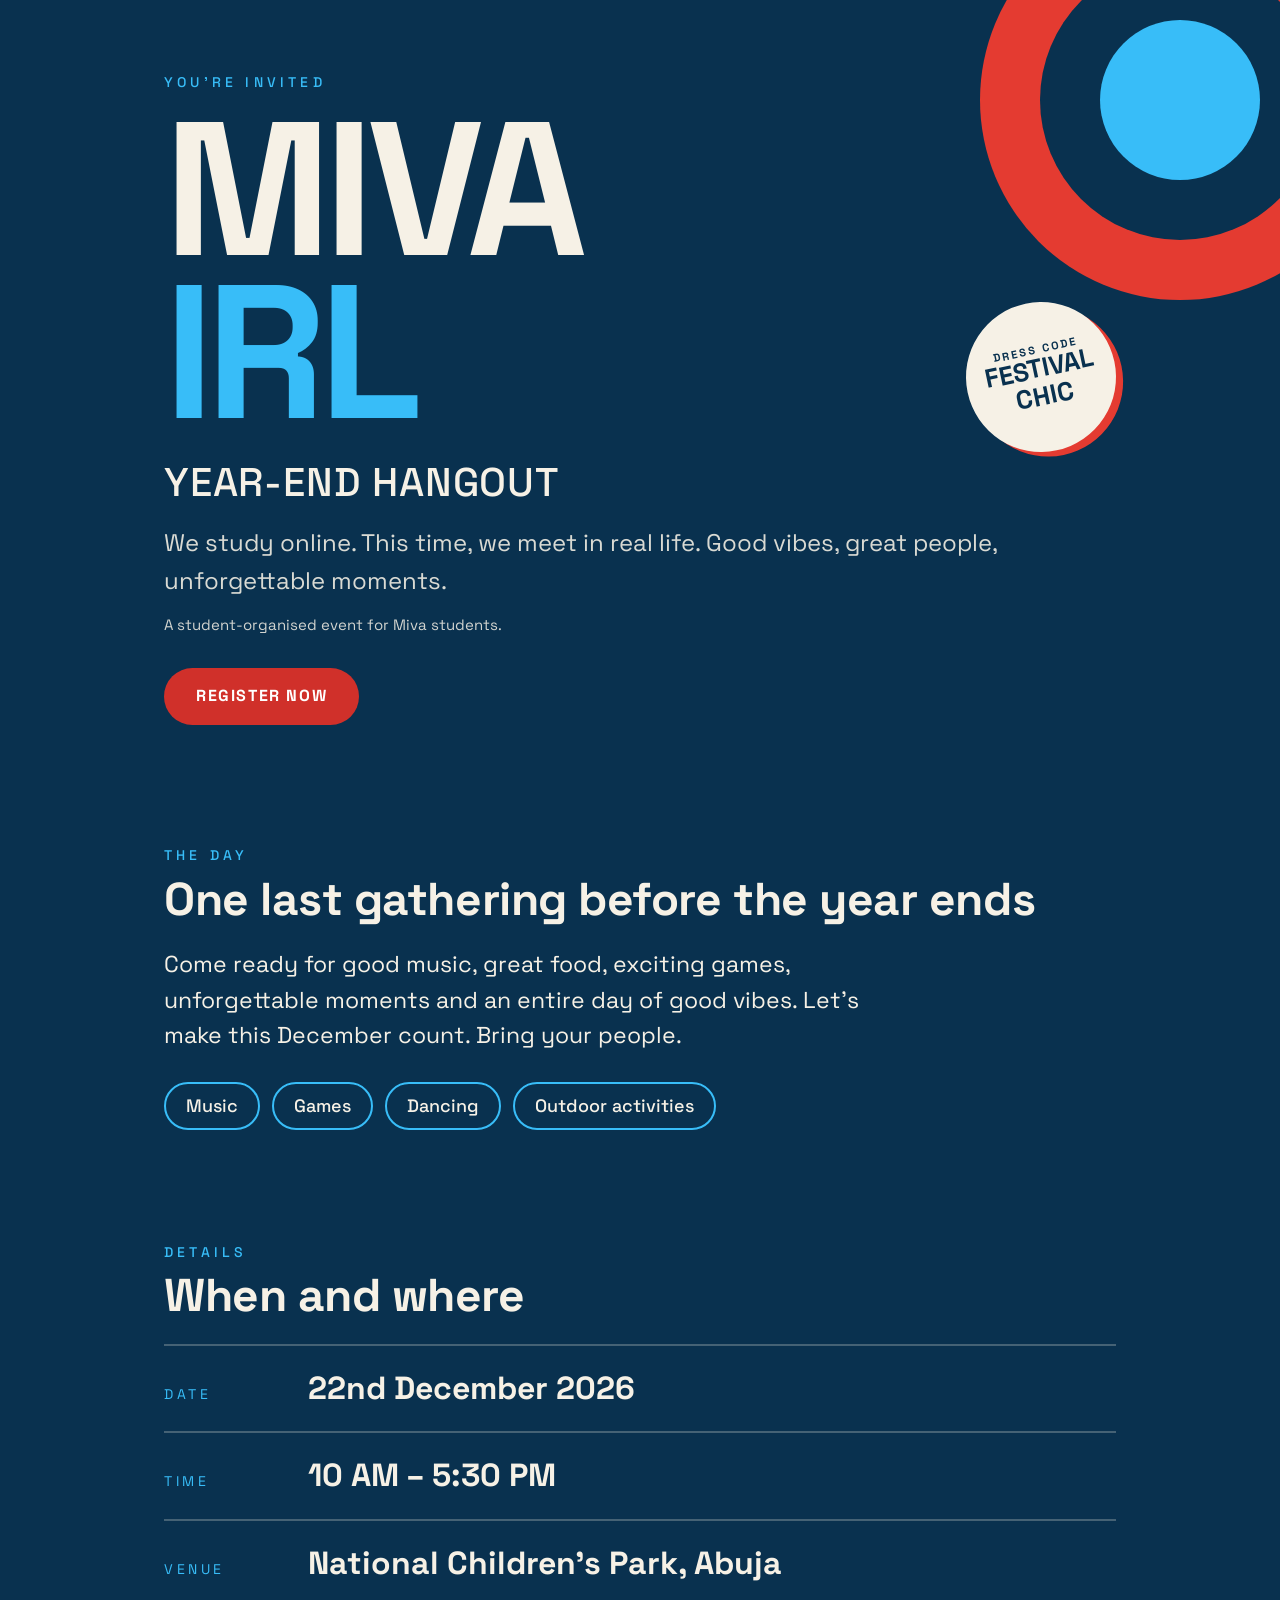
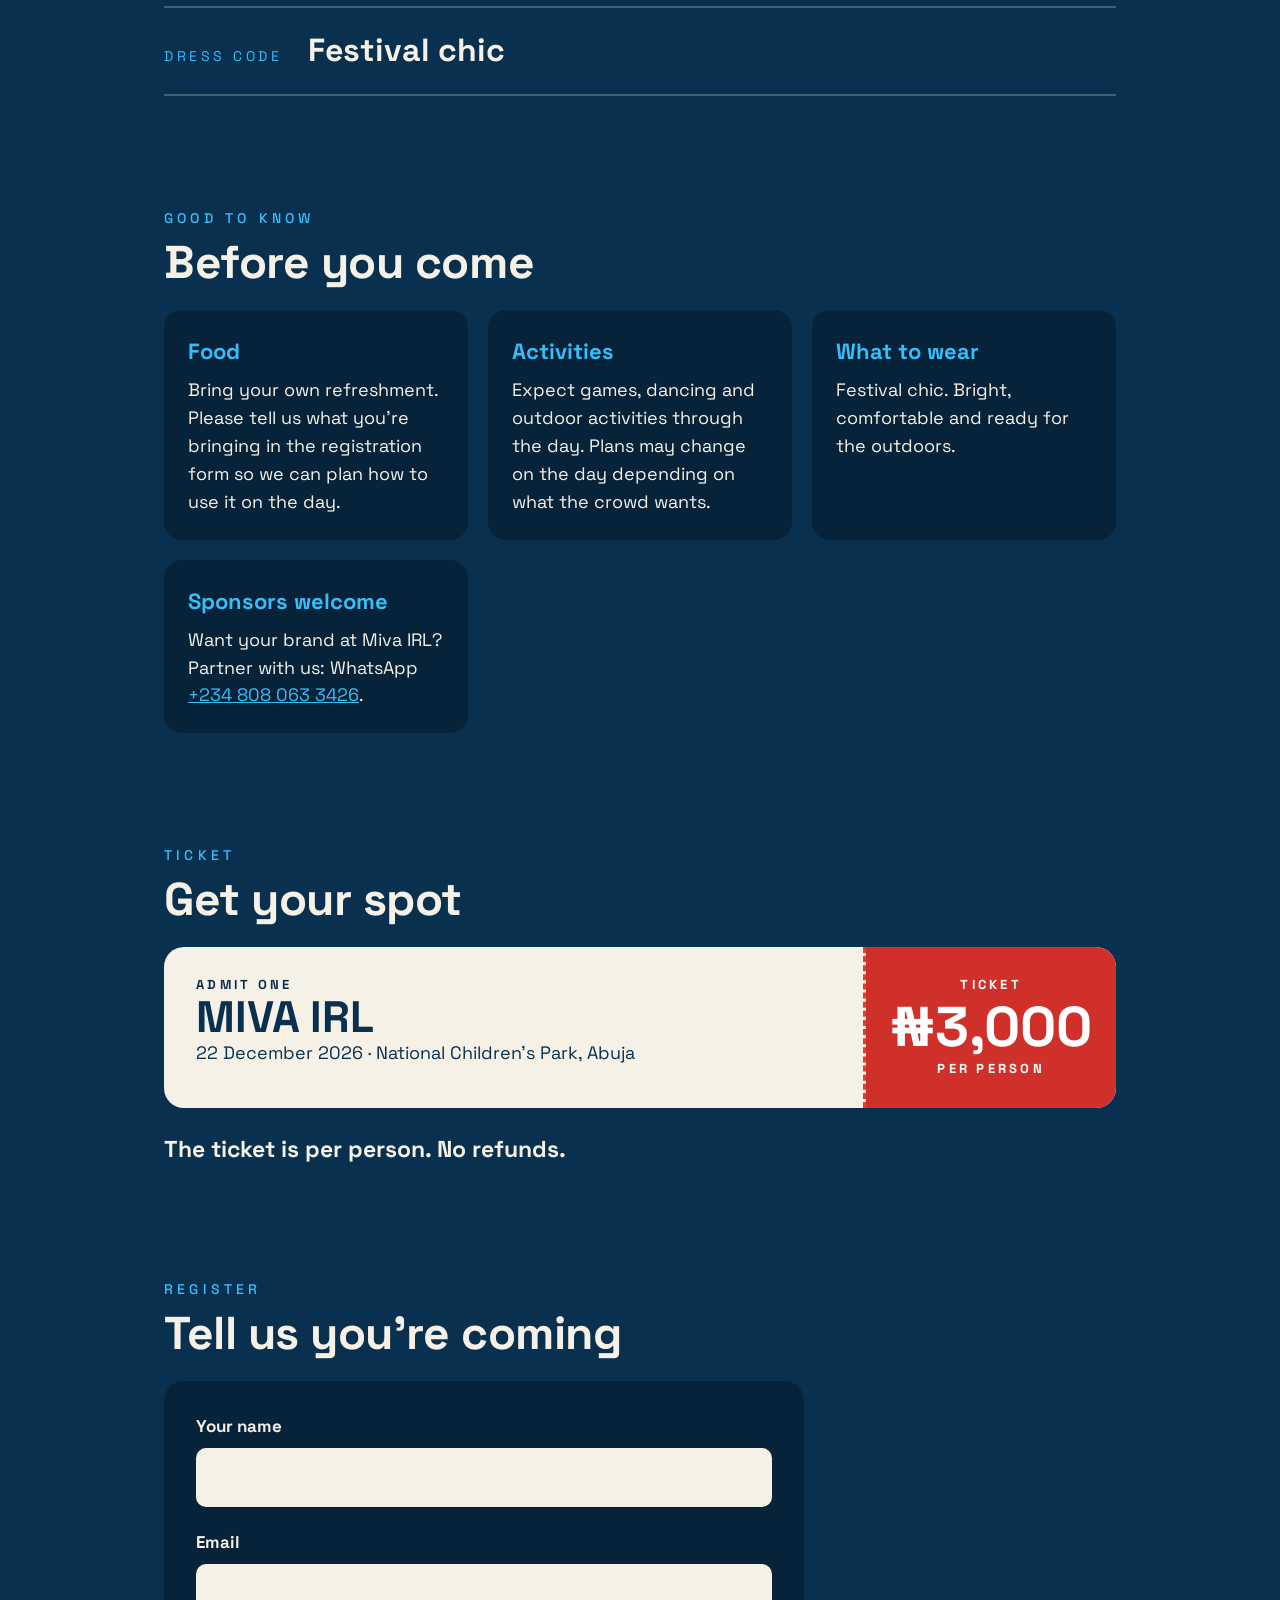
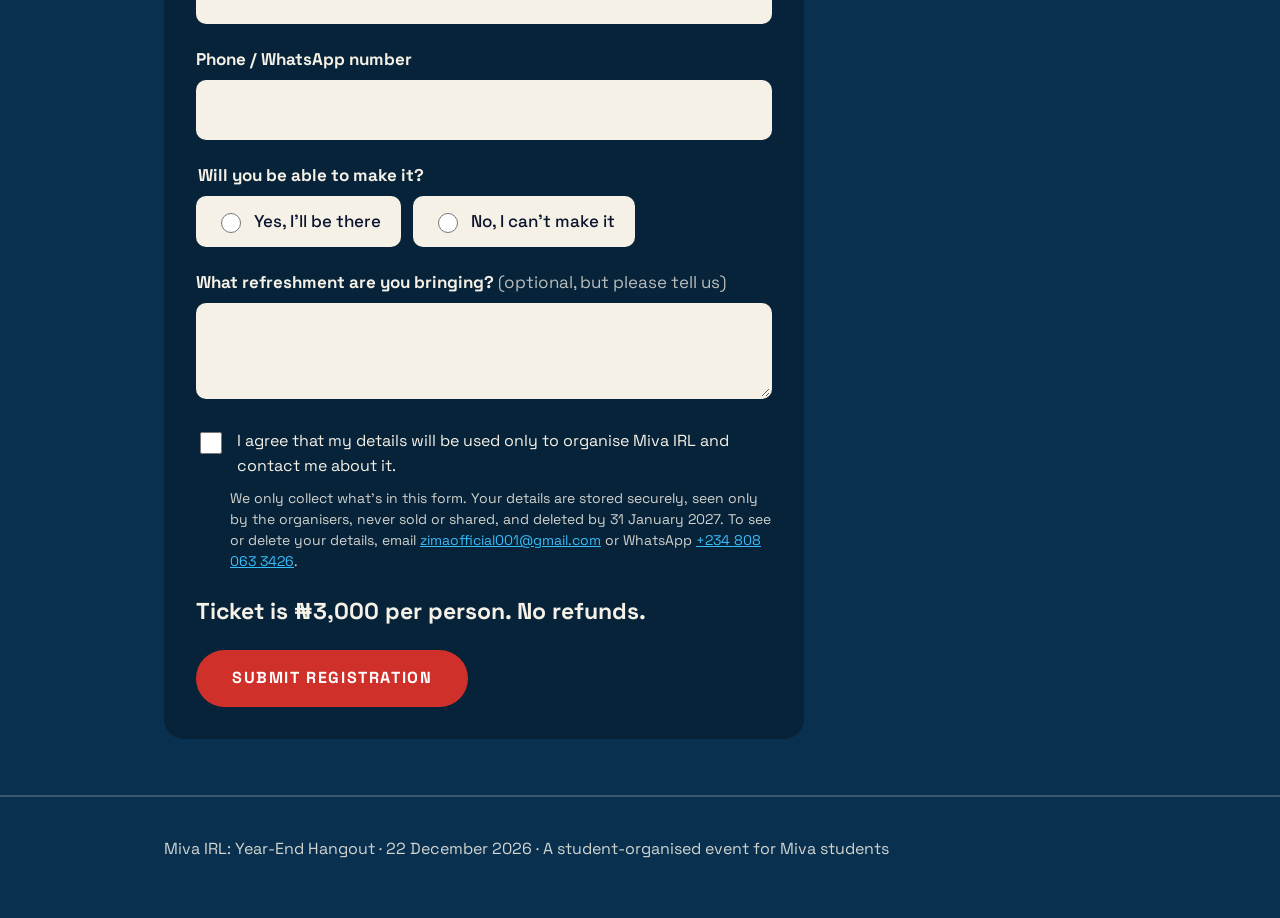
==== site/index.html @ 3d0b32f6 "Site: add a "Sponsors welcome" card with the WhatsApp contact Co-Authored-By: Claude Opus 5.5 <norep" ====
<!DOCTYPE html>
<html lang="en">
<head>
<meta charset="utf-8">
<meta name="viewport" content="width=device-width, initial-scale=1">
<title>Miva IRL: Year-End Hangout</title>
<meta name="theme-color" content="#09314F">
<meta name="description" content="Miva IRL: Year-End Hangout, 22 December 2026 at National Children's Park, Abuja. A student-organised event for Miva students.">
<link rel="preconnect" href="https://fonts.googleapis.com">
<link rel="preconnect" href="https://fonts.gstatic.com" crossorigin>
<link href="https://fonts.googleapis.com/css2?family=Space+Grotesk:wght@400;500;700&display=swap" rel="stylesheet">
<link rel="stylesheet" href="styles.css">
<script src="config.js" defer></script>
<script src="vendor/qrcode.js" defer></script>
<script src="app.js" defer></script>
</head>
<body>
<a class="skip" href="#register">Skip to registration</a>

<header class="hero">
<div class="ring r1" aria-hidden="true"></div>
<div class="ring r2" aria-hidden="true"></div>
<div class="ring r3" aria-hidden="true"></div>
<div class="wrap">
<p class="eyebrow">You're invited</p>
<h1>Miva <span>IRL</span></h1>
<p class="sub">Year-End Hangout</p>
<p class="tag">We study online. This time, we meet in real life. Good vibes, great people, unforgettable moments.</p>
<p class="organised">A student-organised event for Miva students.</p>
<a class="cta" href="#register">Register now</a>
<div class="badge" aria-hidden="true"><small>Dress code</small><b>Festival</b><b>Chic</b></div>
</div>
</header>

<main id="main">
<section class="reveal" aria-labelledby="about">
<div class="wrap">
<p class="eyebrow">The day</p>
<h2 id="about">One last gathering before the year ends</h2>
<p class="lead">Come ready for good music, great food, exciting games, unforgettable moments and an entire day of good vibes. Let's make this December count. Bring your people.</p>
<ul class="chips" aria-label="What to expect">
<li>Music</li><li>Games</li><li>Dancing</li><li>Outdoor activities</li>
</ul>
</div>
</section>

<section class="reveal" aria-labelledby="details">
<div class="wrap">
<p class="eyebrow">Details</p>
<h2 id="details">When and where</h2>
<dl class="facts">
<div><dt>Date</dt><dd>22nd December 2026</dd></div>
<div><dt>Time</dt><dd>10 AM &ndash; 5:30 PM</dd></div>
<div><dt>Venue</dt><dd>National Children's Park, Abuja</dd></div>
<div><dt>Dress code</dt><dd>Festival chic</dd></div>
</dl>
</div>
</section>

<section class="reveal" aria-labelledby="know">
<div class="wrap">
<p class="eyebrow">Good to know</p>
<h2 id="know">Before you come</h2>
<div class="cards">
<div class="card"><h3>Food</h3><p>Bring your own refreshment. Please tell us what you're bringing in the registration form so we can plan how to use it on the day.</p></div>
<div class="card"><h3>Activities</h3><p>Expect games, dancing and outdoor activities through the day. Plans may change on the day depending on what the crowd wants.</p></div>
<div class="card"><h3>What to wear</h3><p>Festival chic. Bright, comfortable and ready for the outdoors.</p></div>
<div class="card"><h3>Sponsors welcome</h3><p>Want your brand at Miva IRL? Partner with us: WhatsApp <a href="https://wa.me/2348080633426" rel="noopener noreferrer" target="_blank">+234 808 063 3426</a>.</p></div>
</div>
</div>
</section>

<section class="reveal" aria-labelledby="ticket">
<div class="wrap">
<p class="eyebrow">Ticket</p>
<h2 id="ticket">Get your spot</h2>
<div class="ticket">
<div class="main">
<p class="k">Admit one</p>
<p class="big">Miva IRL</p>
<p>22 December 2026 &middot; National Children's Park, Abuja</p>
</div>
<div class="stub">
<span class="k">Ticket</span>
<span class="price">&#8358;3,000</span>
<span class="k">Per person</span>
</div>
</div>
<p class="notice">The ticket is per person. No refunds.</p>
</div>
</section>

<section id="register" aria-labelledby="reg">
<div class="wrap">
<p class="eyebrow">Register</p>
<h2 id="reg">Tell us you're coming</h2>
<form id="rsvp" novalidate>
<div class="field">
<label for="name">Your name</label>
<input id="name" name="name" type="text" autocomplete="name" required minlength="2" maxlength="80" aria-describedby="name-err">
<p class="err" id="name-err"></p>
</div>
<div class="field">
<label for="email">Email</label>
<input id="email" name="email" type="email" autocomplete="email" required maxlength="120" aria-describedby="email-err">
<p class="err" id="email-err"></p>
</div>
<div class="field">
<label for="phone">Phone / WhatsApp number</label>
<input id="phone" name="phone" type="tel" autocomplete="tel" inputmode="tel" required maxlength="20" aria-describedby="phone-err">
<p class="err" id="phone-err"></p>
</div>
<fieldset aria-describedby="attend-err">
<legend>Will you be able to make it?</legend>
<div class="radios">
<label><input type="radio" name="attend" value="yes"> Yes, I'll be there</label>
<label><input type="radio" name="attend" value="no"> No, I can't make it</label>
</div>
<p class="err" id="attend-err"></p>
</fieldset>
<div class="field">
<label for="bring">What refreshment are you bringing? <span class="opt">(optional, but please tell us)</span></label>
<textarea id="bring" name="bring" maxlength="300" aria-describedby="bring-err"></textarea>
<p class="err" id="bring-err"></p>
</div>
<div class="hp" aria-hidden="true"><label for="site">Leave this empty</label><input id="site" name="site" type="text" tabindex="-1" autocomplete="off"></div>
<div class="consent">
<input id="consent" name="consent" type="checkbox" aria-describedby="consent-note consent-err">
<label for="consent">I agree that my details will be used only to organise Miva IRL and contact me about it.</label>
</div>
<p class="privacy" id="consent-note">We only collect what's in this form. Your details are stored securely, seen only by the organisers, never sold or shared, and deleted by 31 January 2027. To see or delete your details, email <a href="mailto:zimaofficial001@gmail.com">zimaofficial001@gmail.com</a> or WhatsApp <a href="https://wa.me/2348080633426" rel="noopener noreferrer" target="_blank">+234 808 063 3426</a>.</p>
<p class="err err-consent" id="consent-err"></p>
<p class="price-note">Ticket is &#8358;3,000 per person. No refunds.</p>
<button type="submit" id="send">Submit registration</button>
<div class="result" id="result" role="status" aria-live="polite" hidden></div>
</form>
</div>
</section>
</main>

<footer>
<div class="wrap">
<p class="footer-line">Miva IRL: Year-End Hangout &middot; 22 December 2026 &middot; A student-organised event for Miva students</p>
</div>
</footer>
</body>
</html>
---- site/styles.css ----
/* Miva colours: navy background, red highlights, sky-blue text accents.
   --red-btn is a slightly darker red so white button text passes 4.5:1. */
:root{--bg:#09314F;--deep:#06233A;--accent:#38BDF8;--red:#E43B31;--red-btn:#D0302A;--red-hover:#B92A24;--cream:#F6F1E6;--ink:#0B1530}
*{box-sizing:border-box}
html{scroll-behavior:smooth}
body{margin:0;background:var(--bg);color:var(--cream);font-family:'Space Grotesk',system-ui,sans-serif;font-size:18px;line-height:1.55;overflow-x:hidden}
a{color:var(--accent)}
:focus-visible{outline:3px solid var(--accent);outline-offset:3px}
.skip{position:absolute;left:-999px;top:8px;background:var(--accent);color:var(--ink);padding:10px 16px;border-radius:8px;font-weight:700;z-index:10}
.skip:focus{left:8px}
.wrap{max-width:1000px;margin:0 auto;padding:0 24px}
.eyebrow{font-size:14px;font-weight:500;letter-spacing:.3em;text-transform:uppercase;color:var(--accent);margin:0}

/* hero */
.hero{position:relative;overflow:hidden;padding:72px 0 64px}
.hero .ring{position:absolute;border-radius:50%;pointer-events:none}
.r1{right:-100px;top:-100px;width:400px;height:400px;background:var(--red)}
.r2{right:-40px;top:-40px;width:280px;height:280px;background:var(--bg)}
.r3{right:20px;top:20px;width:160px;height:160px;background:var(--accent)}
.hero .wrap{position:relative}
h1{margin:14px 0 0;font-size:clamp(76px,19vw,190px);line-height:.86;letter-spacing:-.04em;text-transform:uppercase}
h1 span{color:var(--accent);display:block}
.sub{font-size:clamp(22px,4.4vw,40px);font-weight:500;letter-spacing:.02em;text-transform:uppercase;margin:18px 0 0}
.organised{font-size:15px;margin:14px 0 0;color:rgba(246,241,230,.85)}
.tag{font-size:clamp(17px,2.6vw,24px);margin:10px 0 0;color:rgba(246,241,230,.88)}
.cta{display:inline-block;margin-top:32px;background:var(--red-btn);color:#fff;font-weight:700;text-decoration:none;padding:16px 32px;border-radius:999px;letter-spacing:.1em;text-transform:uppercase;font-size:16px;min-height:44px}
.cta:hover{background:var(--red-hover)}
.badge{position:absolute;right:24px;top:230px;width:150px;height:150px;border-radius:50%;background:var(--cream);color:var(--bg);transform:rotate(-12deg);display:flex;flex-direction:column;align-items:center;justify-content:center;text-align:center;font-weight:700;text-transform:uppercase;line-height:1.05;box-shadow:6px 6px 0 var(--red)}
.badge small{font-size:11px;letter-spacing:.2em}
.badge b{font-size:26px}
@media(max-width:700px){.badge{display:none}.r1{right:-170px;top:-170px}.r2{right:-130px;top:-130px}.r3{right:-70px;top:-70px}}

/* sections */
section{padding:56px 0}
h2{font-size:clamp(30px,5vw,46px);line-height:1.05;margin:8px 0 24px;letter-spacing:-.01em}
.lead{font-size:clamp(19px,2.4vw,23px);max-width:700px;margin:0}
.chips{list-style:none;padding:0;margin:28px 0 0;display:flex;flex-wrap:wrap;gap:12px}
.chips li{border:2px solid var(--accent);border-radius:999px;padding:8px 20px;font-weight:500}
dl.facts{margin:0;border-top:2px solid rgba(246,241,230,.25)}
.facts div{display:flex;gap:24px;align-items:baseline;padding:18px 0;border-bottom:2px solid rgba(246,241,230,.25);flex-wrap:wrap}
.facts dt{width:120px;font-size:14px;letter-spacing:.25em;text-transform:uppercase;color:var(--accent)}
.facts dd{margin:0;font-size:clamp(22px,3.6vw,32px);font-weight:700}
.cards{display:grid;grid-template-columns:repeat(auto-fit,minmax(260px,1fr));gap:20px;margin-top:8px}
.card{background:var(--deep);border-radius:18px;padding:24px}
.card h3{margin:0 0 8px;font-size:22px;color:var(--accent)}
.card p{margin:0}

/* ticket */
.ticket{display:flex;background:var(--cream);color:var(--bg);border-radius:20px;overflow:hidden;flex-wrap:wrap}
.ticket .main{flex:1 1 300px;padding:28px 32px;border-right:3px dashed var(--red)}
.ticket .main p{margin:0}
.ticket .stub{flex:0 0 240px;background:var(--red-btn);color:#fff;padding:28px 24px;text-align:center;display:flex;flex-direction:column;justify-content:center;gap:4px}
.ticket .k{font-size:13px;font-weight:700;letter-spacing:.25em;text-transform:uppercase}
.ticket .big{font-size:clamp(32px,6vw,44px);font-weight:700;text-transform:uppercase;line-height:1;margin:8px 0}
.ticket .price{font-size:56px;font-weight:700;line-height:1}
@media(max-width:700px){.ticket .main{border-right:0;border-bottom:3px dashed var(--red)}.ticket .stub{flex-basis:100%}}
.notice{font-size:23px;font-weight:700;margin:24px 0 0}

/* form */
form{background:var(--deep);border-radius:20px;padding:32px;max-width:640px}
@media(max-width:480px){form{padding:24px 18px}}
.field{margin-bottom:22px}
label,legend{display:block;font-weight:700;margin-bottom:8px;font-size:17px}
.opt{font-weight:400;color:rgba(246,241,230,.75)}
input[type=text],input[type=email],input[type=tel],textarea{width:100%;font:inherit;font-size:18px;padding:14px 16px;border-radius:10px;border:2px solid transparent;background:var(--cream);color:var(--ink);min-height:48px}
textarea{min-height:96px;resize:vertical}
input[aria-invalid=true],textarea[aria-invalid=true]{border-color:#C62828;background:#FFF1EF}
.err{color:#FFB4AB;font-weight:500;margin:6px 0 0;font-size:15px;min-height:0}
.err:before{content:"\26A0\00a0"}
.err:empty{display:none}
.err-consent{margin:-12px 0 20px}
fieldset{border:0;padding:0;margin:0 0 22px}
.radios{display:flex;gap:12px;flex-wrap:wrap}
.radios label{display:flex;align-items:center;gap:10px;margin:0;font-weight:500;background:var(--cream);color:var(--ink);padding:12px 20px;border-radius:10px;min-height:48px;cursor:pointer}
.radios input{width:20px;height:20px;accent-color:var(--red)}
.consent{display:flex;gap:12px;align-items:flex-start;margin-bottom:10px}
.consent input{width:22px;height:22px;margin-top:3px;accent-color:var(--red);flex:none}
.consent input[aria-invalid=true]{outline:3px solid #FFB4AB;outline-offset:2px}
.consent label{margin:0;font-weight:400;font-size:16px}
.privacy{font-size:14px;line-height:1.5;margin:0 0 22px 34px;color:rgba(246,241,230,.85)}
.privacy a{word-break:break-word}
.price-note{font-weight:700;font-size:23px;margin:0 0 20px}
button[type=submit]{font:inherit;font-weight:700;letter-spacing:.1em;text-transform:uppercase;background:var(--red-btn);color:#fff;border:0;border-radius:999px;padding:16px 36px;min-height:48px;cursor:pointer;font-size:16px}
button[type=submit]:hover{background:var(--red-hover)}
button[disabled]{opacity:.6;cursor:wait}
.result{margin-top:24px;padding:20px 24px;border-radius:14px;background:var(--cream);color:var(--ink);font-weight:500}
.result[hidden]{display:none}
.result strong{display:block;font-size:20px;margin-bottom:4px}
.result.is-error{border-left:6px solid #C62828}
.result.is-ok{border-left:6px solid var(--bg)}
footer{padding:40px 0 56px;border-top:2px solid rgba(246,241,230,.2);font-size:16px;color:rgba(246,241,230,.85)}
.footer-line{margin:0}
.hp{position:absolute;left:-9999px}

/* ticket shown after a successful "yes" registration */
.ticket-out{margin-top:16px;display:flex;flex-direction:column;align-items:flex-start;gap:12px}
.ticket-out canvas{width:100%;max-width:300px;height:auto;border-radius:12px;border:2px solid var(--ink);background:#fff}
.ticket-code{font-size:28px;font-weight:700;letter-spacing:.08em;margin:0}
.save-ticket{font:inherit;font-weight:700;letter-spacing:.06em;text-transform:uppercase;background:var(--ink);color:var(--cream);border:0;border-radius:999px;padding:12px 24px;min-height:48px;cursor:pointer;font-size:15px}
.save-ticket:hover{background:var(--deep)}
.ticket-help{margin:0;font-size:15px}

/* ---------------------------------------------------------------- motion
   Everything below runs ONLY when the visitor has not asked for reduced
   motion. Content is fully visible without any of it. */
@media (prefers-reduced-motion: no-preference){
  @keyframes rise{from{opacity:0;transform:translateY(24px)}to{opacity:1;transform:none}}
  @keyframes pulse{0%,100%{transform:scale(1)}50%{transform:scale(1.06)}}
  @keyframes float{0%,100%{transform:rotate(-12deg) translateY(0)}50%{transform:rotate(-6deg) translateY(-10px)}}
  @keyframes wiggle{0%,100%{transform:rotate(0)}25%{transform:rotate(-1.2deg)}75%{transform:rotate(1.2deg)}}
  @keyframes pop{0%{opacity:0;transform:scale(.92)}60%{opacity:1;transform:scale(1.03)}100%{transform:scale(1)}}

  /* hero: text rises in one line after another, rings breathe, badge floats */
  .hero .eyebrow,.hero h1,.hero .sub,.hero .tag,.hero .cta{animation:rise .8s cubic-bezier(.2,.7,.2,1) both}
  .hero h1{animation-delay:.1s}
  .hero .sub{animation-delay:.25s}
  .hero .tag{animation-delay:.35s}
  .hero .cta{animation-delay:.5s}
  .r1{animation:pulse 6s ease-in-out infinite}
  .r2{animation:pulse 6s ease-in-out infinite .4s}
  .r3{animation:pulse 6s ease-in-out infinite .8s}
  .badge{animation:float 5s ease-in-out infinite}

  /* buttons and chips lift a little */
  .cta,button[type=submit],.chips li,.card{transition:transform .2s ease,background-color .2s ease,box-shadow .2s ease}
  .cta:hover,button[type=submit]:hover:not([disabled]){transform:translateY(-2px)}
  .chips li:hover{transform:translateY(-3px) rotate(-2deg)}
  .card:hover{transform:translateY(-4px);box-shadow:0 10px 0 -4px var(--red)}

  /* ticket wiggles on hover */
  .ticket:hover{animation:wiggle .5s ease-in-out}

  /* sections fade in as they scroll into view (browsers that support it;
     others simply show them) */
  @supports (animation-timeline: view()){
    .reveal .wrap{animation:rise linear both;animation-timeline:view();animation-range:entry 0% entry 60%}
  }

  /* result message pops in */
  .result:not([hidden]){animation:pop .45s cubic-bezier(.2,.7,.2,1)}
}
@media(prefers-reduced-motion:reduce){html{scroll-behavior:auto}}
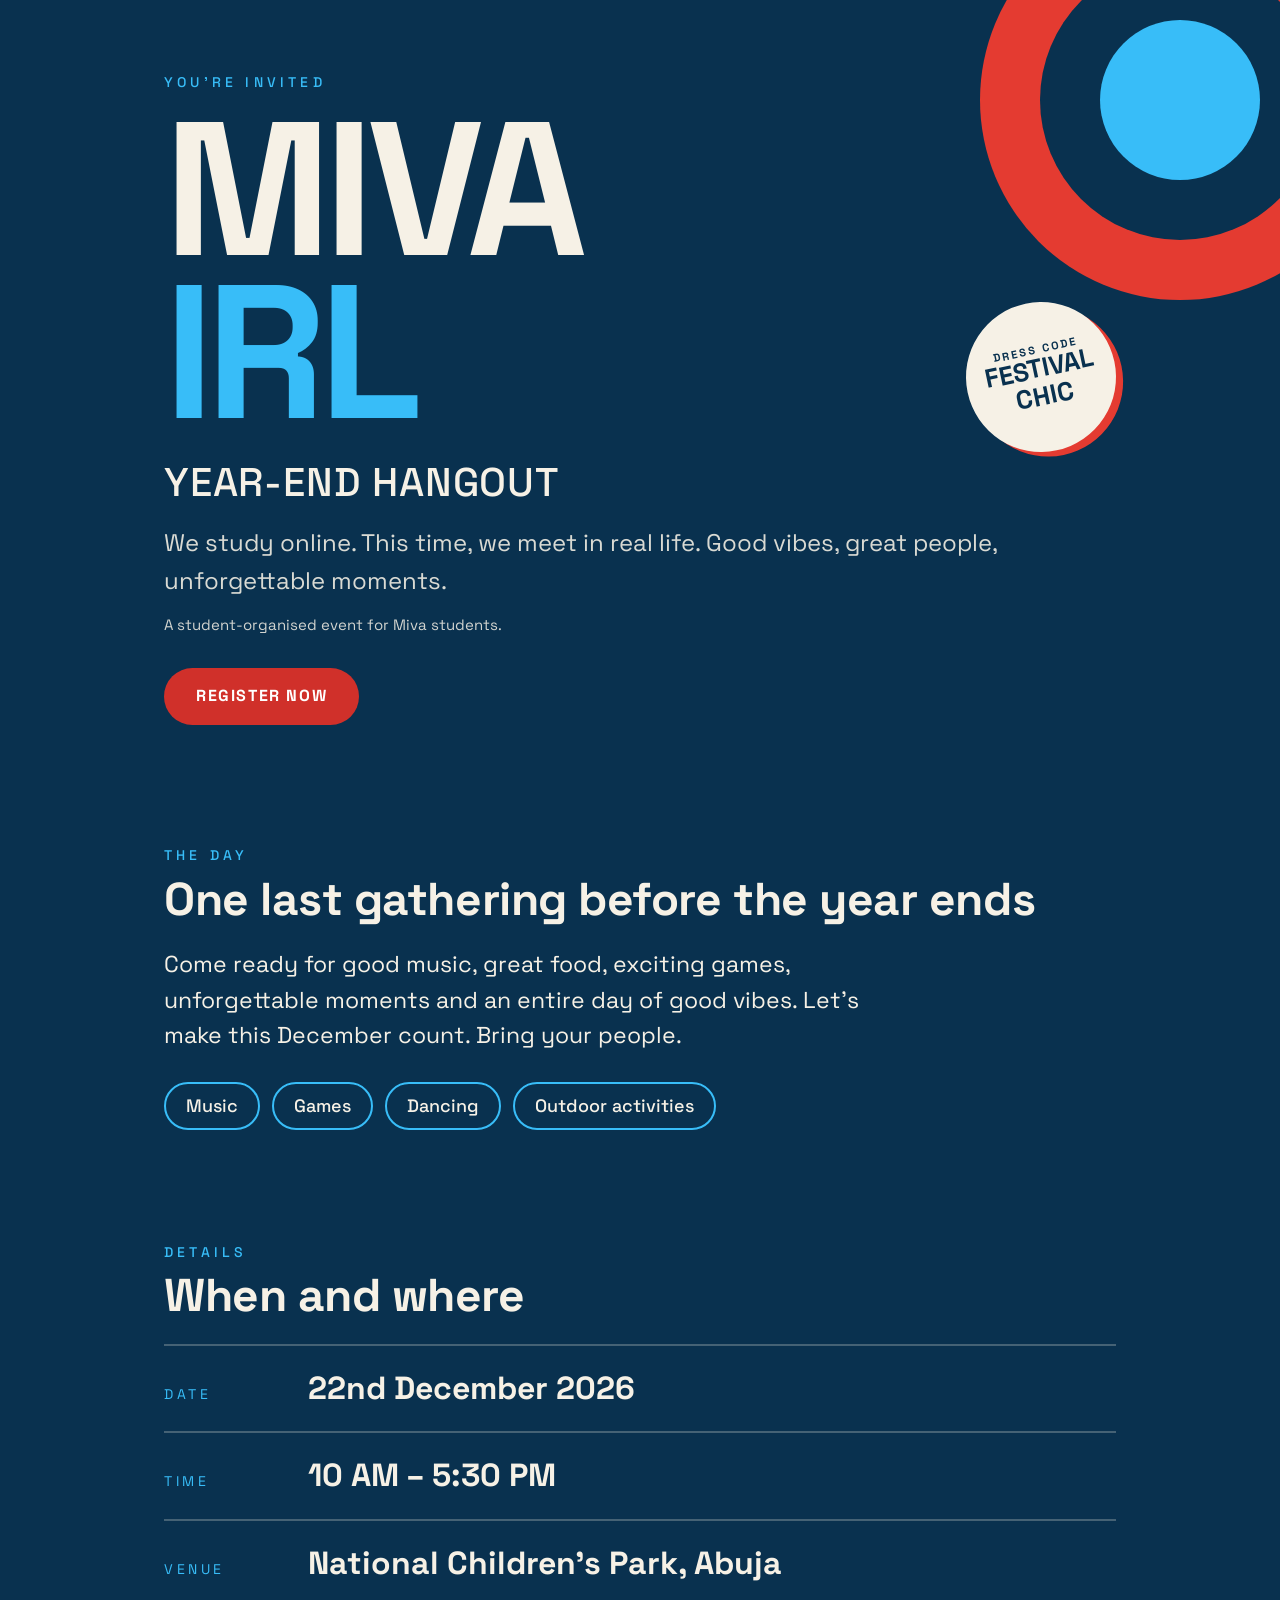
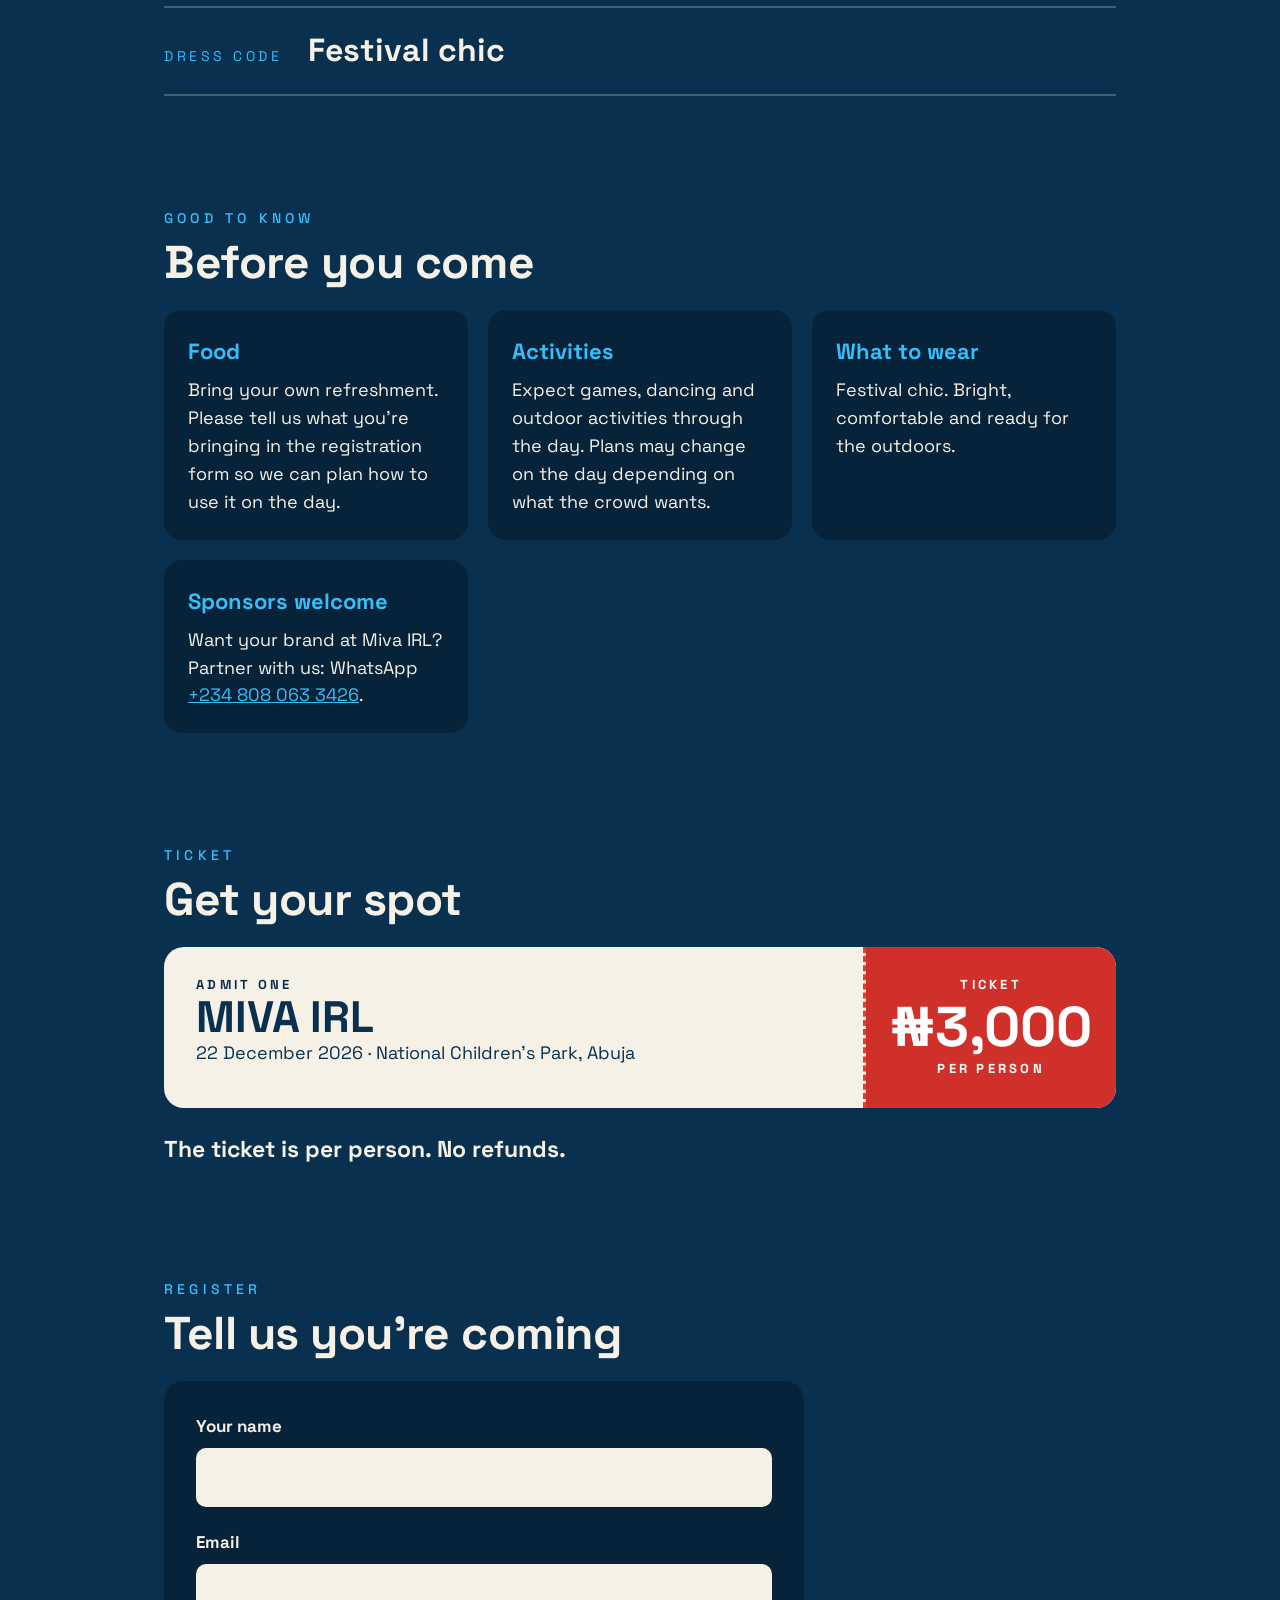
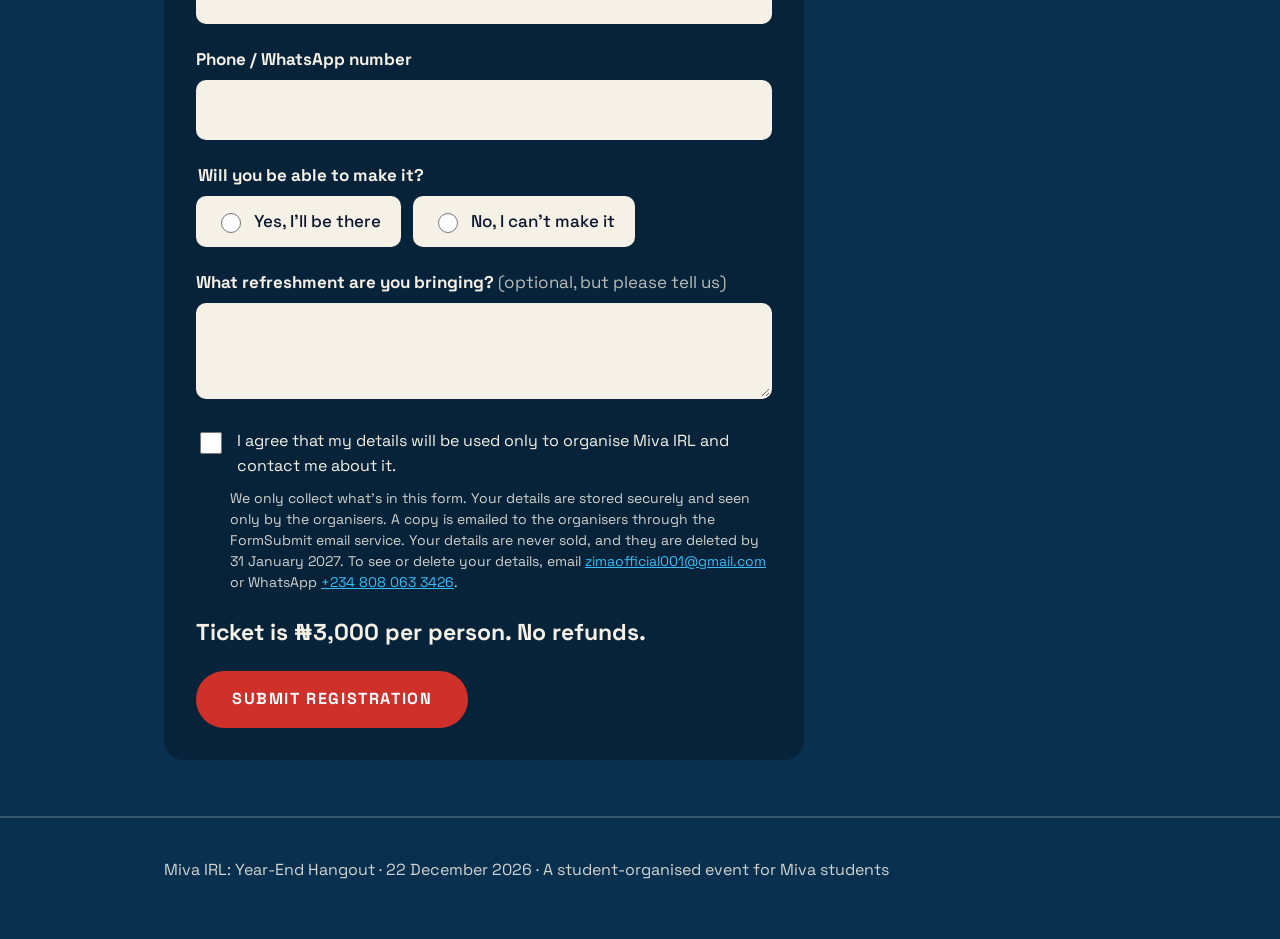
==== commit e96c3dce: "Email a copy of each saved registration via FormSubmit - site/app.js: after register_rsvp returns "c" ====
--- a/site/index.html
+++ b/site/index.html
@@ -128,7 +128,7 @@
 <input id="consent" name="consent" type="checkbox" aria-describedby="consent-note consent-err">
 <label for="consent">I agree that my details will be used only to organise Miva IRL and contact me about it.</label>
 </div>
-<p class="privacy" id="consent-note">We only collect what's in this form. Your details are stored securely, seen only by the organisers, never sold or shared, and deleted by 31 January 2027. To see or delete your details, email <a href="mailto:zimaofficial001@gmail.com">zimaofficial001@gmail.com</a> or WhatsApp <a href="https://wa.me/2348080633426" rel="noopener noreferrer" target="_blank">+234 808 063 3426</a>.</p>
+<p class="privacy" id="consent-note">We only collect what's in this form. Your details are stored securely and seen only by the organisers. A copy is emailed to the organisers through the FormSubmit email service. Your details are never sold, and they are deleted by 31 January 2027. To see or delete your details, email <a href="mailto:zimaofficial001@gmail.com">zimaofficial001@gmail.com</a> or WhatsApp <a href="https://wa.me/2348080633426" rel="noopener noreferrer" target="_blank">+234 808 063 3426</a>.</p>
 <p class="err err-consent" id="consent-err"></p>
 <p class="price-note">Ticket is &#8358;3,000 per person. No refunds.</p>
 <button type="submit" id="send">Submit registration</button>
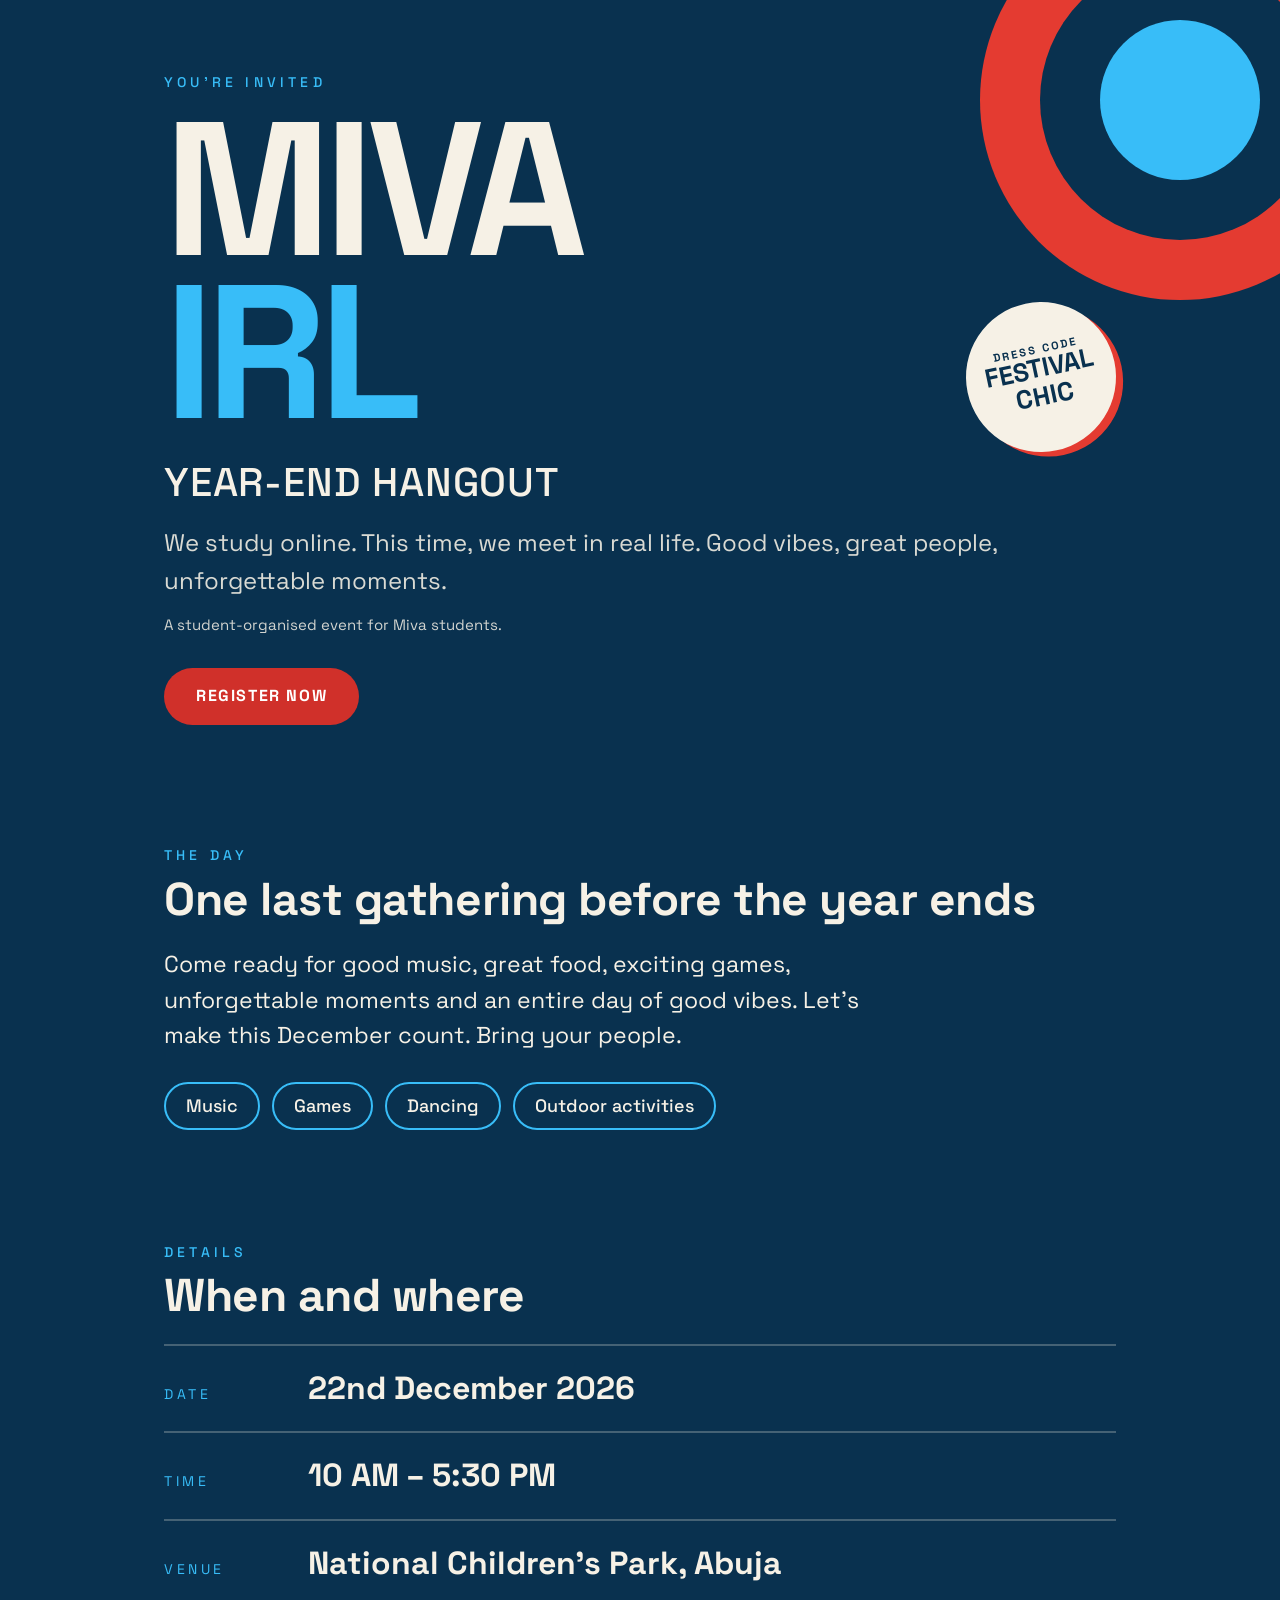
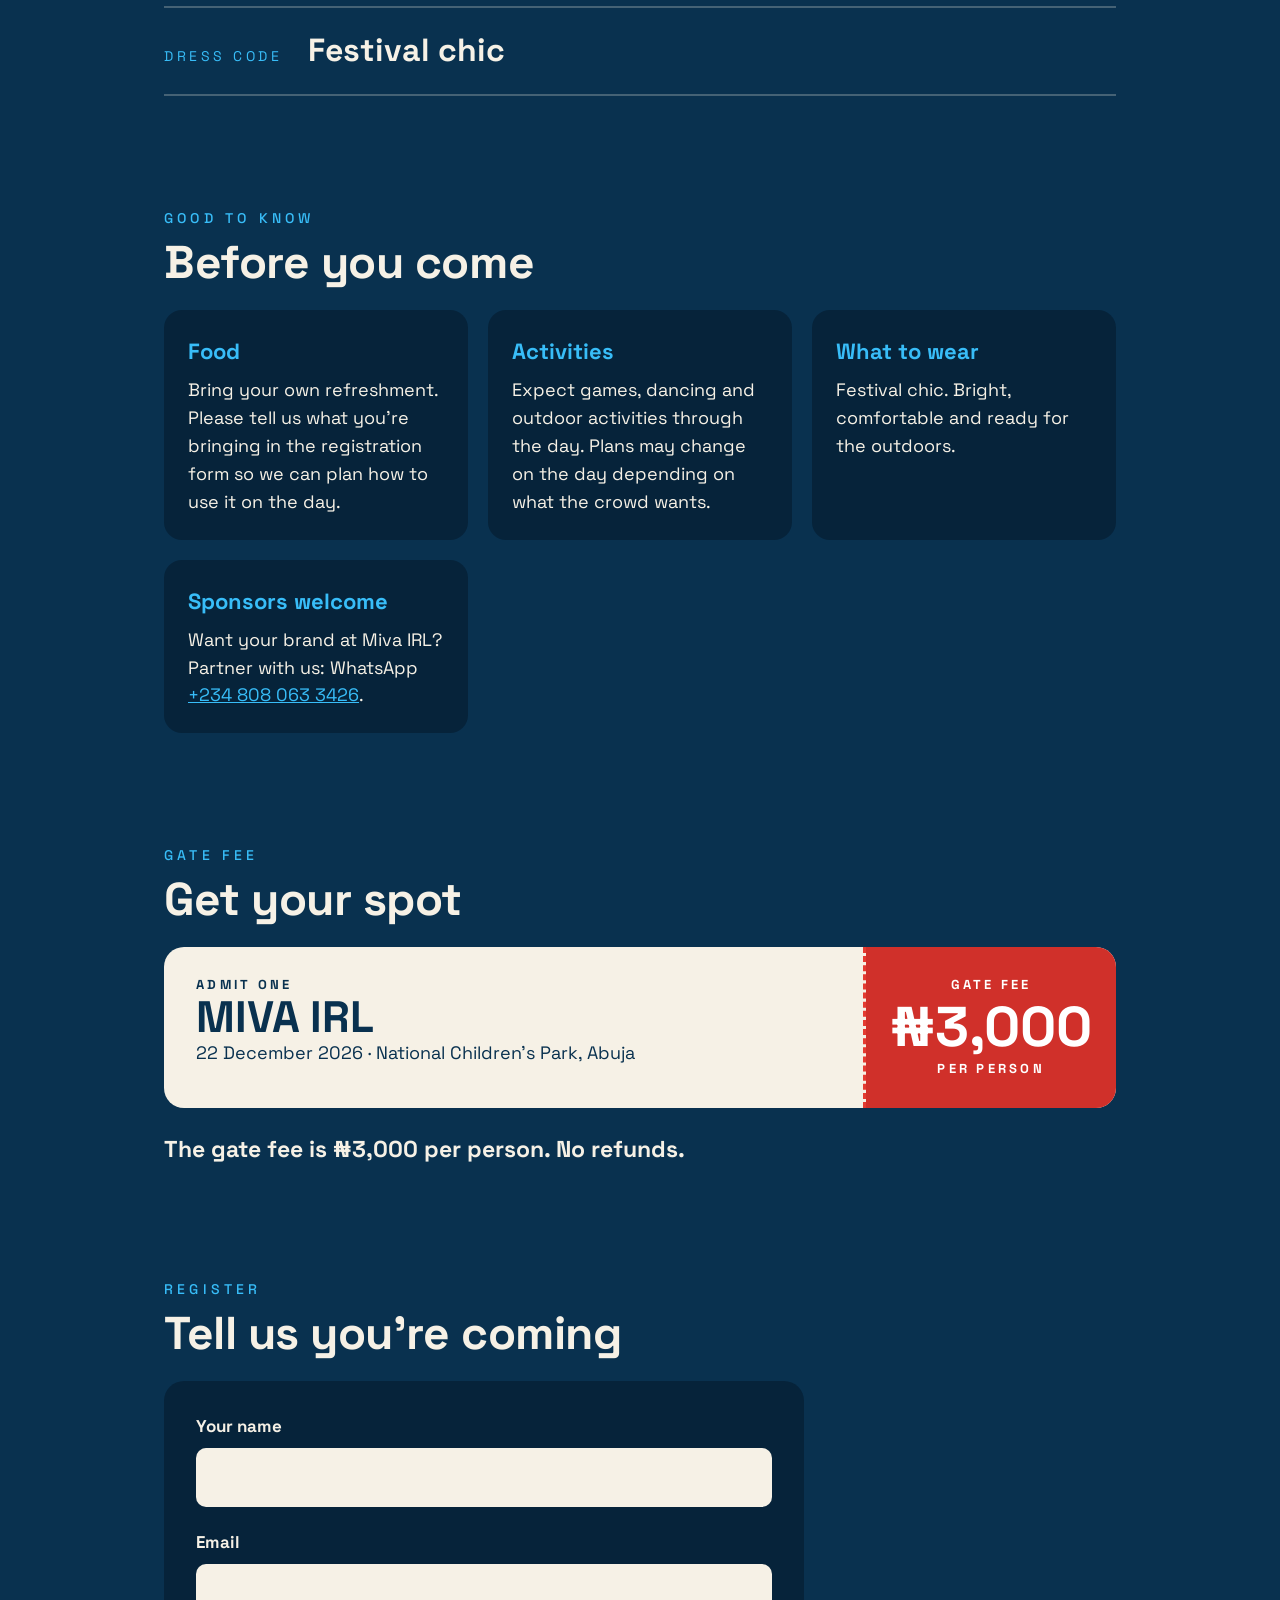
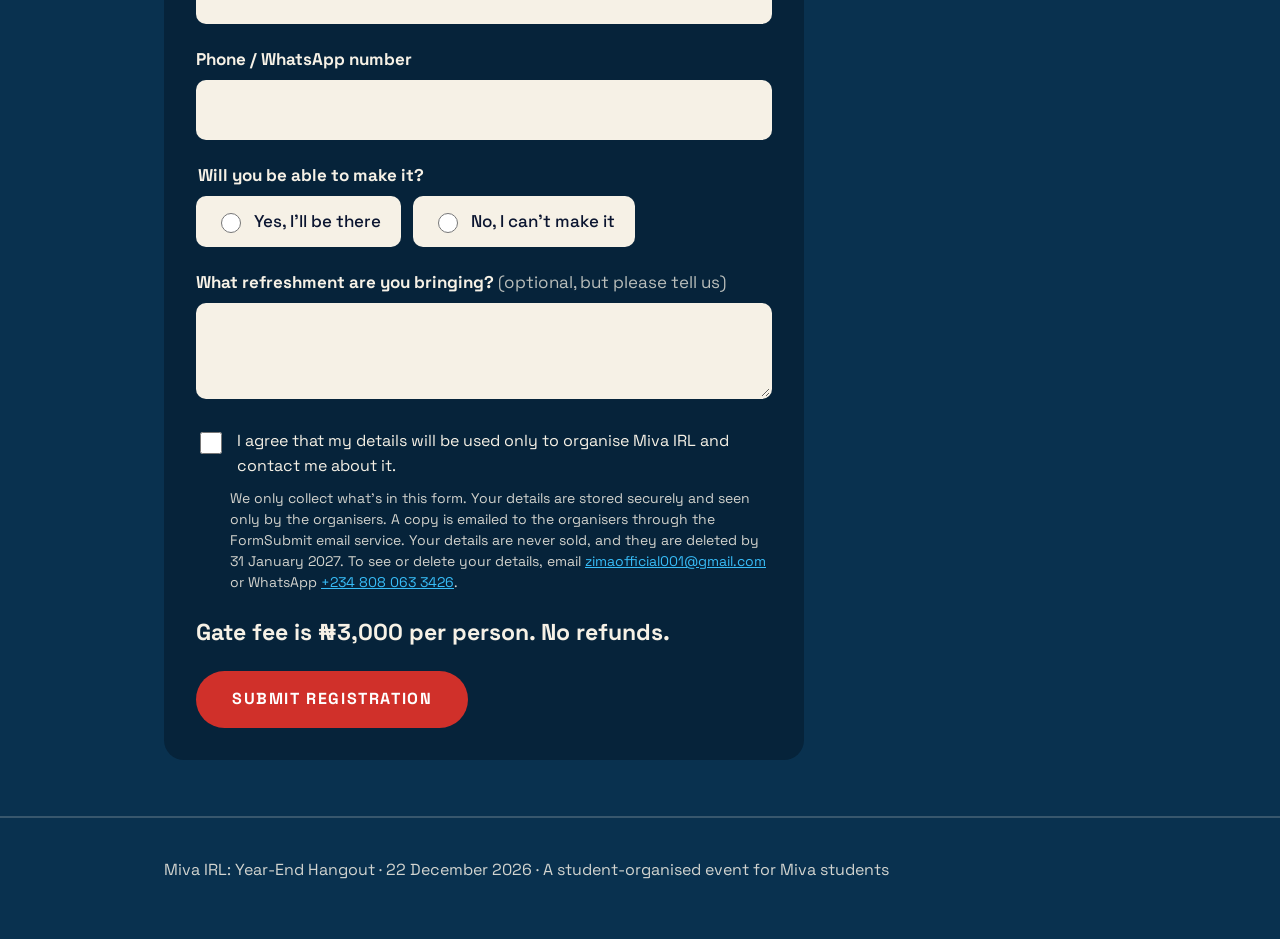
==== commit 7095ad58: "Label the ₦3,000 as the gate fee on the site and flyer Co-Authored-By: Claude Opus 5.5 <noreply@anth" ====
--- a/site/index.html
+++ b/site/index.html
@@ -72,7 +72,7 @@
 
 <section class="reveal" aria-labelledby="ticket">
 <div class="wrap">
-<p class="eyebrow">Ticket</p>
+<p class="eyebrow">Gate fee</p>
 <h2 id="ticket">Get your spot</h2>
 <div class="ticket">
 <div class="main">
@@ -81,12 +81,12 @@
 <p>22 December 2026 &middot; National Children's Park, Abuja</p>
 </div>
 <div class="stub">
-<span class="k">Ticket</span>
+<span class="k">Gate fee</span>
 <span class="price">&#8358;3,000</span>
 <span class="k">Per person</span>
 </div>
 </div>
-<p class="notice">The ticket is per person. No refunds.</p>
+<p class="notice">The gate fee is &#8358;3,000 per person. No refunds.</p>
 </div>
 </section>
 
@@ -130,7 +130,7 @@
 </div>
 <p class="privacy" id="consent-note">We only collect what's in this form. Your details are stored securely and seen only by the organisers. A copy is emailed to the organisers through the FormSubmit email service. Your details are never sold, and they are deleted by 31 January 2027. To see or delete your details, email <a href="mailto:zimaofficial001@gmail.com">zimaofficial001@gmail.com</a> or WhatsApp <a href="https://wa.me/2348080633426" rel="noopener noreferrer" target="_blank">+234 808 063 3426</a>.</p>
 <p class="err err-consent" id="consent-err"></p>
-<p class="price-note">Ticket is &#8358;3,000 per person. No refunds.</p>
+<p class="price-note">Gate fee is &#8358;3,000 per person. No refunds.</p>
 <button type="submit" id="send">Submit registration</button>
 <div class="result" id="result" role="status" aria-live="polite" hidden></div>
 </form>
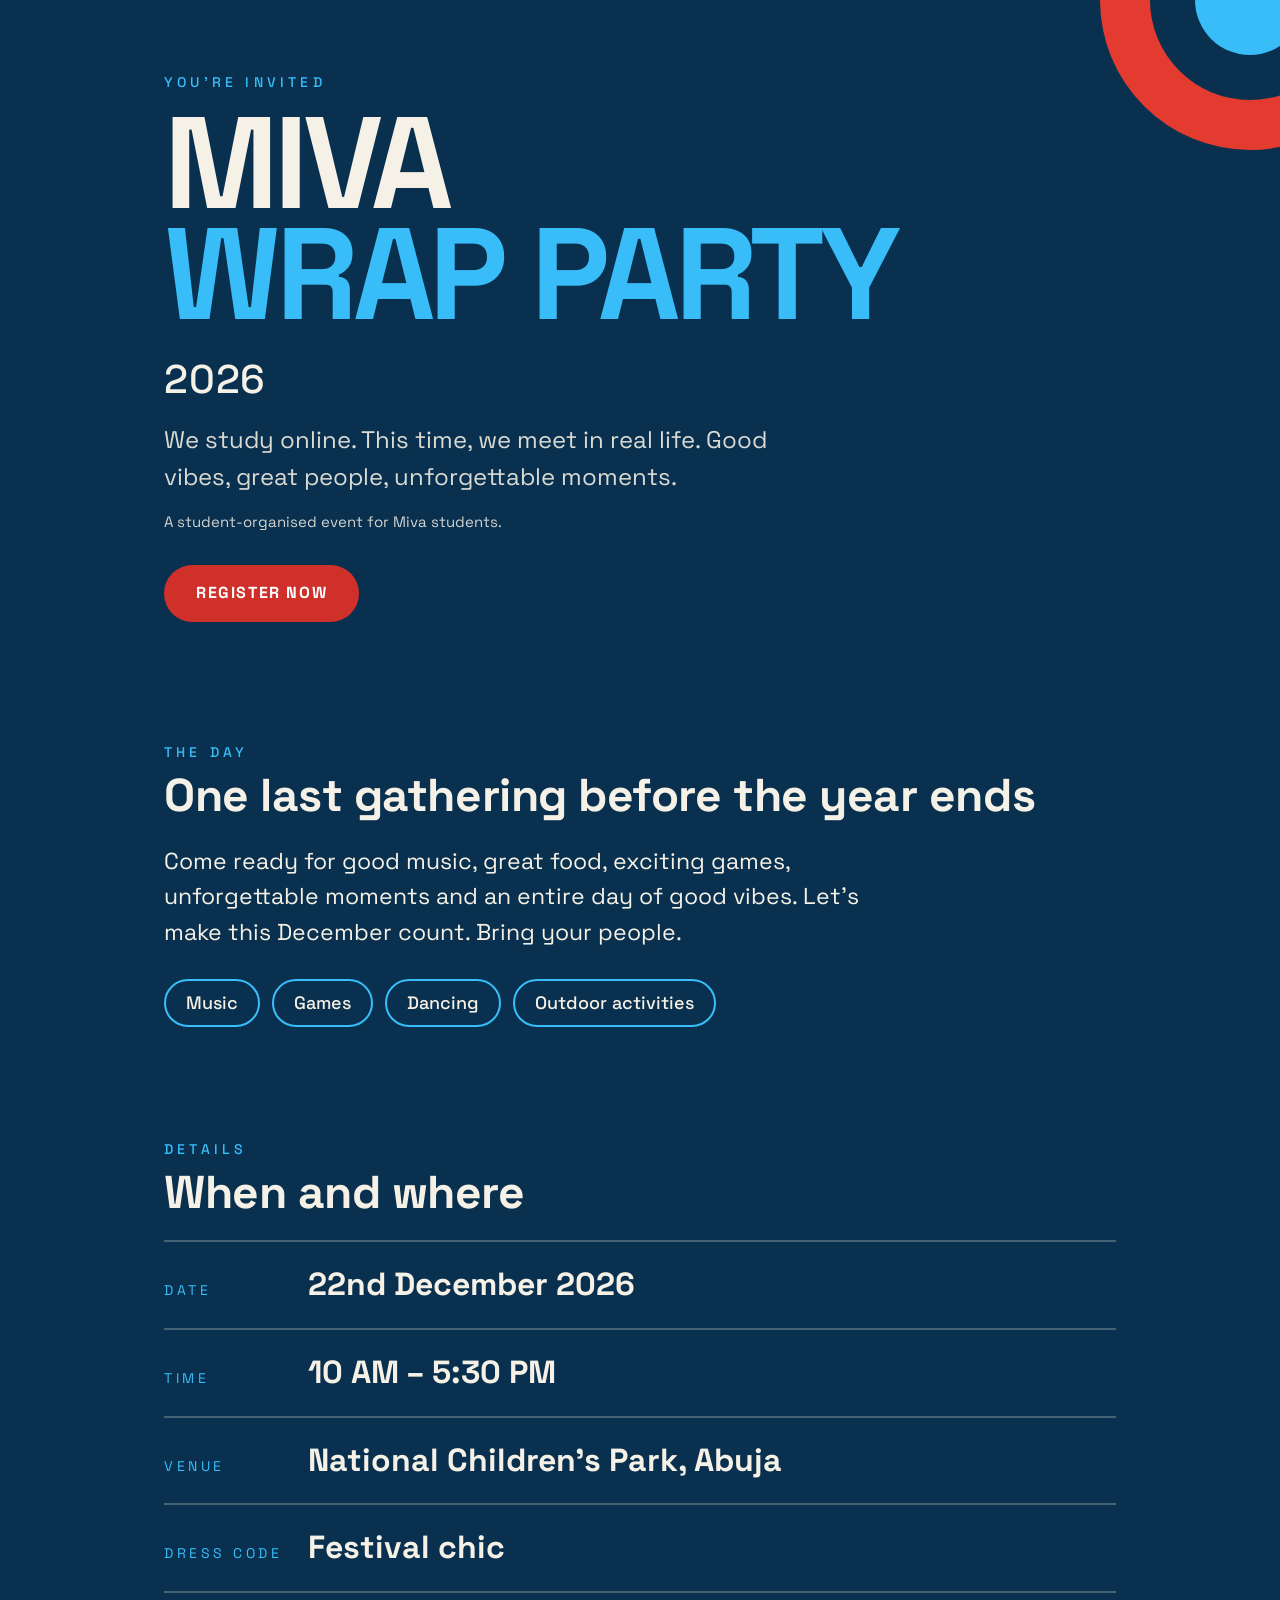
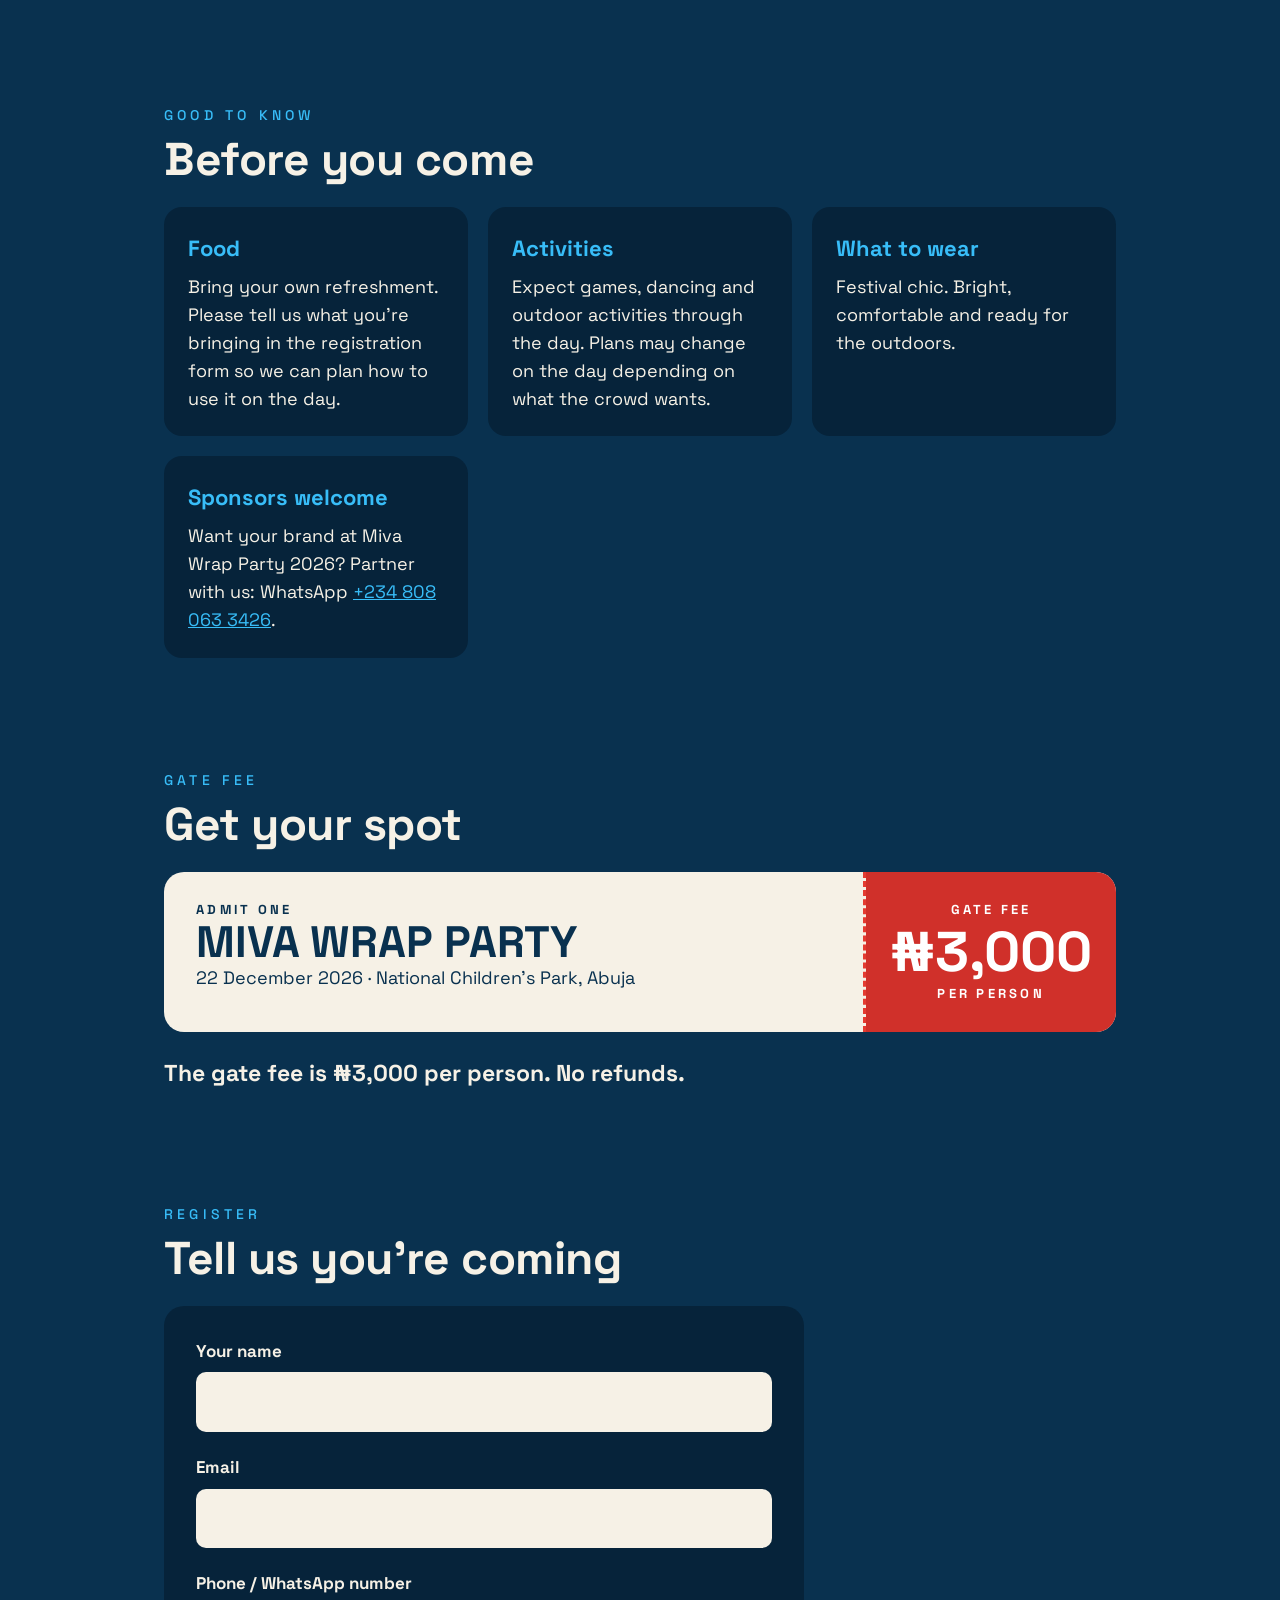
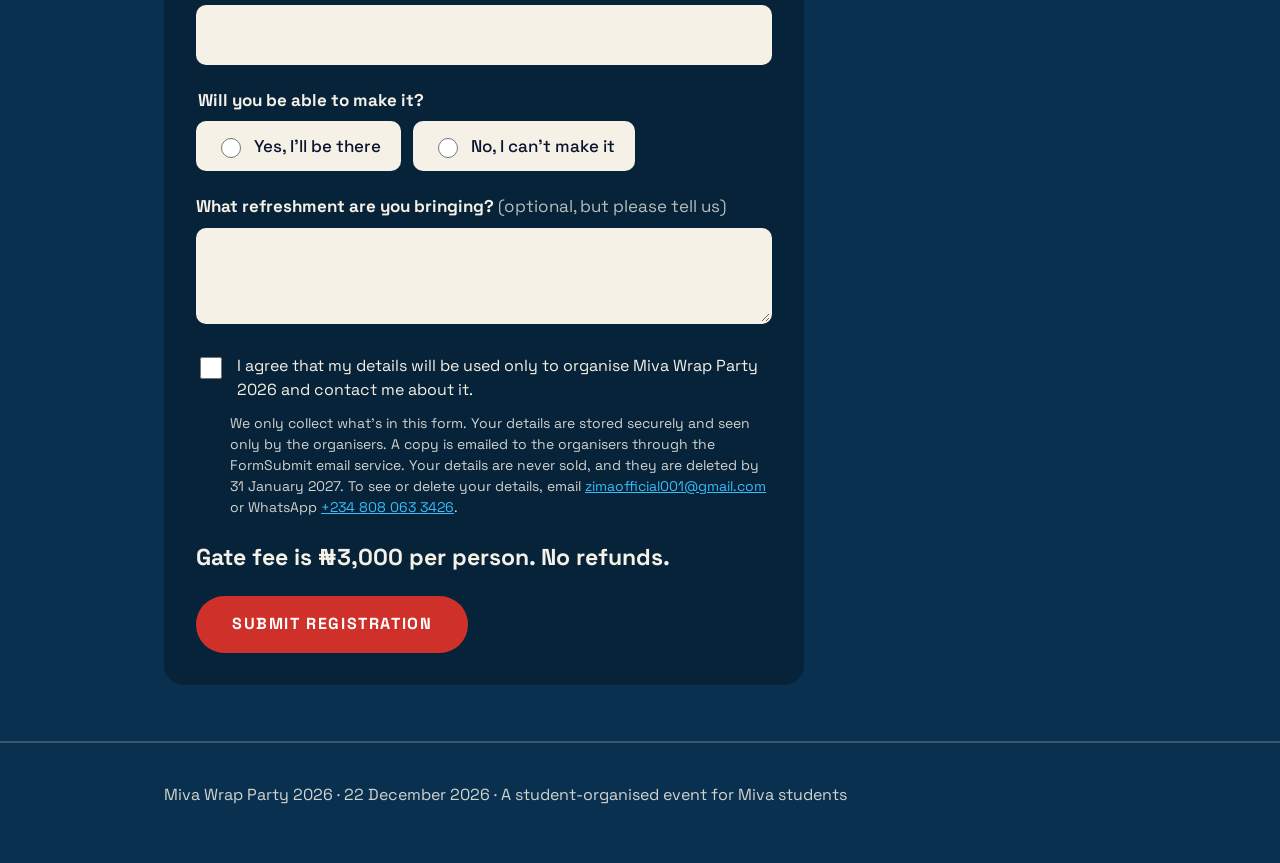
==== commit 5bc799a5: "Rename the event to Miva Wrap Party 2026 on the website and flyer - Site: title, hero (MIVA / WRAP P" ====
--- a/site/index.html
+++ b/site/index.html
@@ -3,9 +3,9 @@
 <head>
 <meta charset="utf-8">
 <meta name="viewport" content="width=device-width, initial-scale=1">
-<title>Miva IRL: Year-End Hangout</title>
+<title>Miva Wrap Party 2026</title>
 <meta name="theme-color" content="#09314F">
-<meta name="description" content="Miva IRL: Year-End Hangout, 22 December 2026 at National Children's Park, Abuja. A student-organised event for Miva students.">
+<meta name="description" content="Miva Wrap Party 2026, 22 December 2026 at National Children's Park, Abuja. A student-organised event for Miva students.">
 <link rel="preconnect" href="https://fonts.googleapis.com">
 <link rel="preconnect" href="https://fonts.gstatic.com" crossorigin>
 <link href="https://fonts.googleapis.com/css2?family=Space+Grotesk:wght@400;500;700&display=swap" rel="stylesheet">
@@ -23,12 +23,11 @@
 <div class="ring r3" aria-hidden="true"></div>
 <div class="wrap">
 <p class="eyebrow">You're invited</p>
-<h1>Miva <span>IRL</span></h1>
-<p class="sub">Year-End Hangout</p>
+<h1>Miva <span>Wrap Party</span></h1>
+<p class="sub">2026</p>
 <p class="tag">We study online. This time, we meet in real life. Good vibes, great people, unforgettable moments.</p>
 <p class="organised">A student-organised event for Miva students.</p>
 <a class="cta" href="#register">Register now</a>
-<div class="badge" aria-hidden="true"><small>Dress code</small><b>Festival</b><b>Chic</b></div>
 </div>
 </header>
 
@@ -65,7 +64,7 @@
 <div class="card"><h3>Food</h3><p>Bring your own refreshment. Please tell us what you're bringing in the registration form so we can plan how to use it on the day.</p></div>
 <div class="card"><h3>Activities</h3><p>Expect games, dancing and outdoor activities through the day. Plans may change on the day depending on what the crowd wants.</p></div>
 <div class="card"><h3>What to wear</h3><p>Festival chic. Bright, comfortable and ready for the outdoors.</p></div>
-<div class="card"><h3>Sponsors welcome</h3><p>Want your brand at Miva IRL? Partner with us: WhatsApp <a href="https://wa.me/2348080633426" rel="noopener noreferrer" target="_blank">+234 808 063 3426</a>.</p></div>
+<div class="card"><h3>Sponsors welcome</h3><p>Want your brand at Miva Wrap Party 2026? Partner with us: WhatsApp <a href="https://wa.me/2348080633426" rel="noopener noreferrer" target="_blank">+234 808 063 3426</a>.</p></div>
 </div>
 </div>
 </section>
@@ -77,7 +76,7 @@
 <div class="ticket">
 <div class="main">
 <p class="k">Admit one</p>
-<p class="big">Miva IRL</p>
+<p class="big">Miva Wrap Party</p>
 <p>22 December 2026 &middot; National Children's Park, Abuja</p>
 </div>
 <div class="stub">
@@ -126,7 +125,7 @@
 <div class="hp" aria-hidden="true"><label for="site">Leave this empty</label><input id="site" name="site" type="text" tabindex="-1" autocomplete="off"></div>
 <div class="consent">
 <input id="consent" name="consent" type="checkbox" aria-describedby="consent-note consent-err">
-<label for="consent">I agree that my details will be used only to organise Miva IRL and contact me about it.</label>
+<label for="consent">I agree that my details will be used only to organise Miva Wrap Party 2026 and contact me about it.</label>
 </div>
 <p class="privacy" id="consent-note">We only collect what's in this form. Your details are stored securely and seen only by the organisers. A copy is emailed to the organisers through the FormSubmit email service. Your details are never sold, and they are deleted by 31 January 2027. To see or delete your details, email <a href="mailto:zimaofficial001@gmail.com">zimaofficial001@gmail.com</a> or WhatsApp <a href="https://wa.me/2348080633426" rel="noopener noreferrer" target="_blank">+234 808 063 3426</a>.</p>
 <p class="err err-consent" id="consent-err"></p>
@@ -140,7 +139,7 @@
 
 <footer>
 <div class="wrap">
-<p class="footer-line">Miva IRL: Year-End Hangout &middot; 22 December 2026 &middot; A student-organised event for Miva students</p>
+<p class="footer-line">Miva Wrap Party 2026 &middot; 22 December 2026 &middot; A student-organised event for Miva students</p>
 </div>
 </footer>
 </body>
--- a/site/styles.css
+++ b/site/styles.css
@@ -14,21 +14,18 @@
 /* hero */
 .hero{position:relative;overflow:hidden;padding:72px 0 64px}
 .hero .ring{position:absolute;border-radius:50%;pointer-events:none}
-.r1{right:-100px;top:-100px;width:400px;height:400px;background:var(--red)}
-.r2{right:-40px;top:-40px;width:280px;height:280px;background:var(--bg)}
-.r3{right:20px;top:20px;width:160px;height:160px;background:var(--accent)}
+.r1{width:300px;height:300px;right:-120px;top:-150px;background:var(--red)}
+.r2{width:200px;height:200px;right:-70px;top:-100px;background:var(--bg)}
+.r3{width:110px;height:110px;right:-25px;top:-55px;background:var(--accent)}
 .hero .wrap{position:relative}
-h1{margin:14px 0 0;font-size:clamp(76px,19vw,190px);line-height:.86;letter-spacing:-.04em;text-transform:uppercase}
+h1{margin:14px 0 0;font-size:clamp(64px,13vw,130px);line-height:.86;letter-spacing:-.04em;text-transform:uppercase}
 h1 span{color:var(--accent);display:block}
 .sub{font-size:clamp(22px,4.4vw,40px);font-weight:500;letter-spacing:.02em;text-transform:uppercase;margin:18px 0 0}
 .organised{font-size:15px;margin:14px 0 0;color:rgba(246,241,230,.85)}
-.tag{font-size:clamp(17px,2.6vw,24px);margin:10px 0 0;color:rgba(246,241,230,.88)}
+.tag{font-size:clamp(17px,2.6vw,24px);margin:10px 0 0;color:rgba(246,241,230,.88);max-width:620px}
 .cta{display:inline-block;margin-top:32px;background:var(--red-btn);color:#fff;font-weight:700;text-decoration:none;padding:16px 32px;border-radius:999px;letter-spacing:.1em;text-transform:uppercase;font-size:16px;min-height:44px}
 .cta:hover{background:var(--red-hover)}
-.badge{position:absolute;right:24px;top:230px;width:150px;height:150px;border-radius:50%;background:var(--cream);color:var(--bg);transform:rotate(-12deg);display:flex;flex-direction:column;align-items:center;justify-content:center;text-align:center;font-weight:700;text-transform:uppercase;line-height:1.05;box-shadow:6px 6px 0 var(--red)}
-.badge small{font-size:11px;letter-spacing:.2em}
-.badge b{font-size:26px}
-@media(max-width:700px){.badge{display:none}.r1{right:-170px;top:-170px}.r2{right:-130px;top:-130px}.r3{right:-70px;top:-70px}}
+@media(max-width:700px){.r1{width:240px;height:240px;right:-110px;top:-120px}.r2{width:160px;height:160px;right:-70px;top:-80px}.r3{width:86px;height:86px;right:-33px;top:-43px}}
 
 /* sections */
 section{padding:56px 0}
@@ -106,11 +103,10 @@
 @media (prefers-reduced-motion: no-preference){
   @keyframes rise{from{opacity:0;transform:translateY(24px)}to{opacity:1;transform:none}}
   @keyframes pulse{0%,100%{transform:scale(1)}50%{transform:scale(1.06)}}
-  @keyframes float{0%,100%{transform:rotate(-12deg) translateY(0)}50%{transform:rotate(-6deg) translateY(-10px)}}
   @keyframes wiggle{0%,100%{transform:rotate(0)}25%{transform:rotate(-1.2deg)}75%{transform:rotate(1.2deg)}}
   @keyframes pop{0%{opacity:0;transform:scale(.92)}60%{opacity:1;transform:scale(1.03)}100%{transform:scale(1)}}
 
-  /* hero: text rises in one line after another, rings breathe, badge floats */
+  /* hero: text rises in one line after another, rings breathe */
   .hero .eyebrow,.hero h1,.hero .sub,.hero .tag,.hero .cta{animation:rise .8s cubic-bezier(.2,.7,.2,1) both}
   .hero h1{animation-delay:.1s}
   .hero .sub{animation-delay:.25s}
@@ -119,8 +115,7 @@
   .r1{animation:pulse 6s ease-in-out infinite}
   .r2{animation:pulse 6s ease-in-out infinite .4s}
   .r3{animation:pulse 6s ease-in-out infinite .8s}
-  .badge{animation:float 5s ease-in-out infinite}
-
+  
   /* buttons and chips lift a little */
   .cta,button[type=submit],.chips li,.card{transition:transform .2s ease,background-color .2s ease,box-shadow .2s ease}
   .cta:hover,button[type=submit]:hover:not([disabled]){transform:translateY(-2px)}
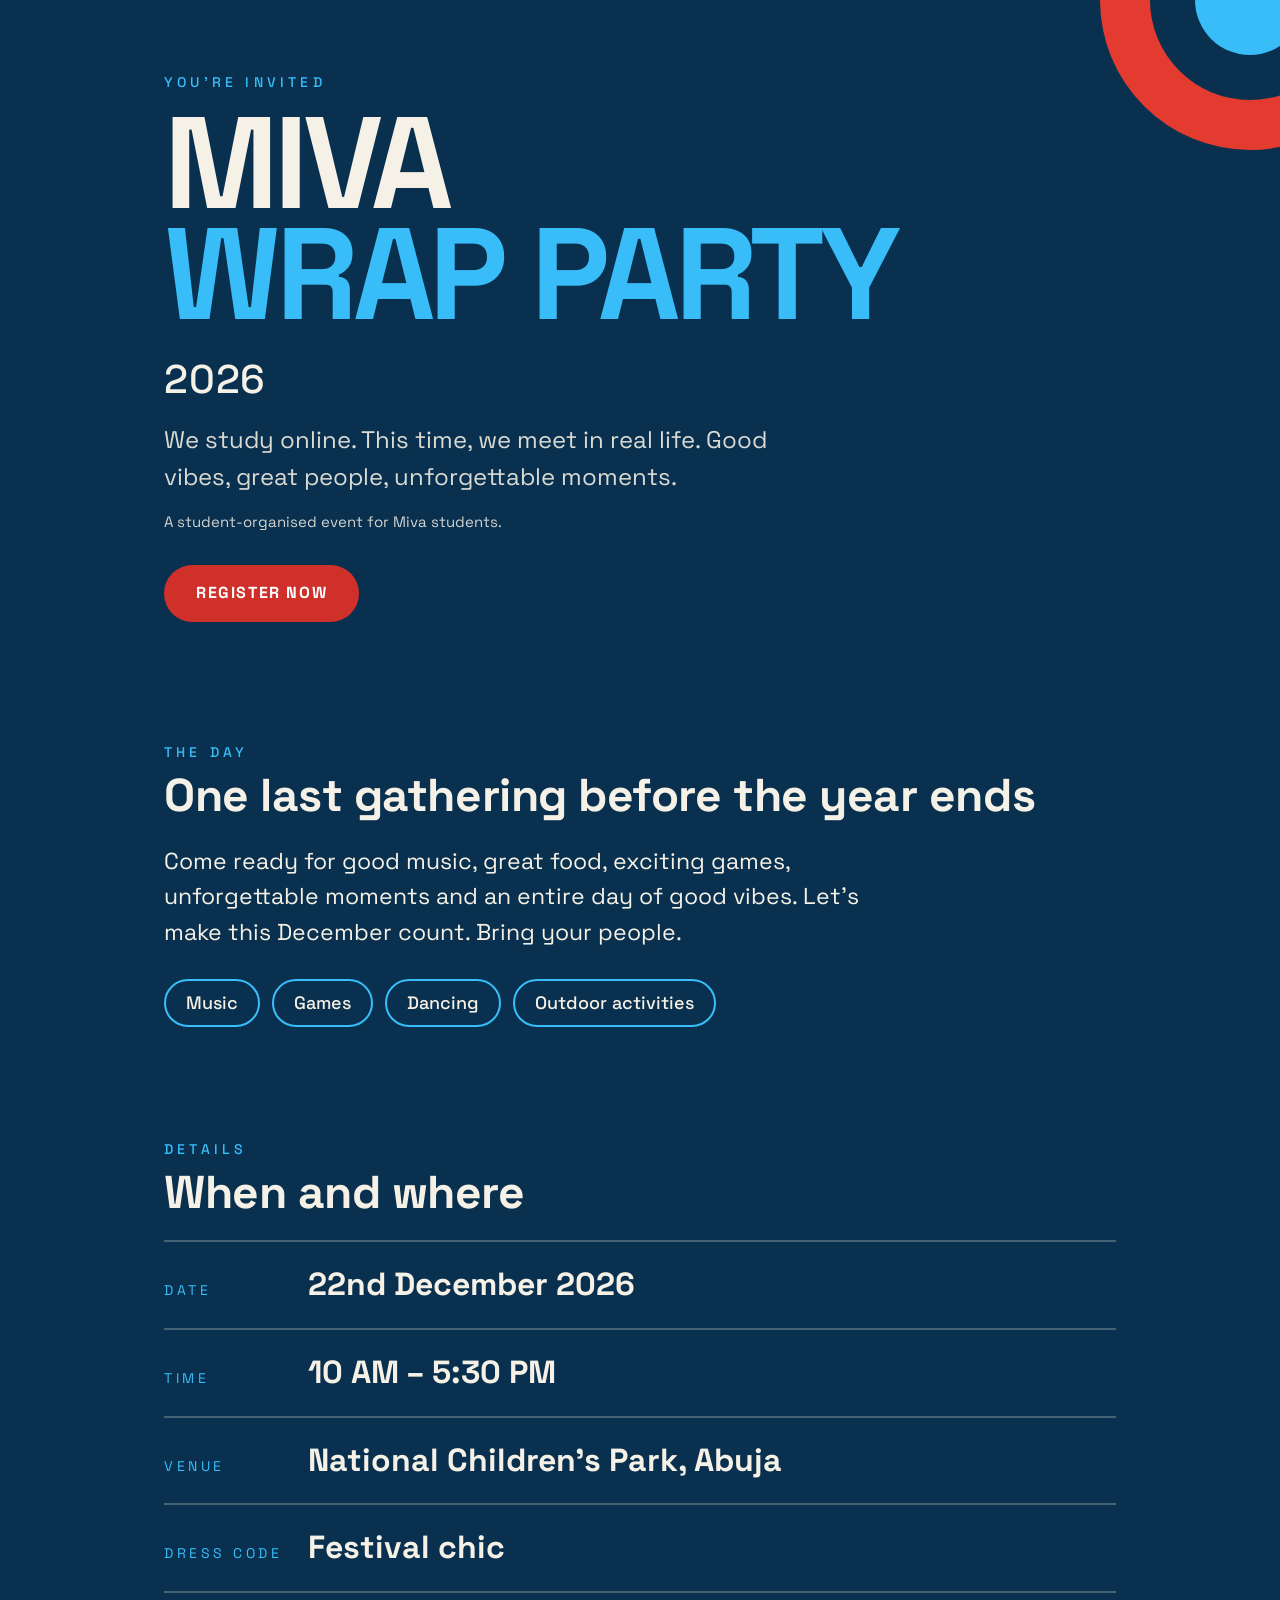
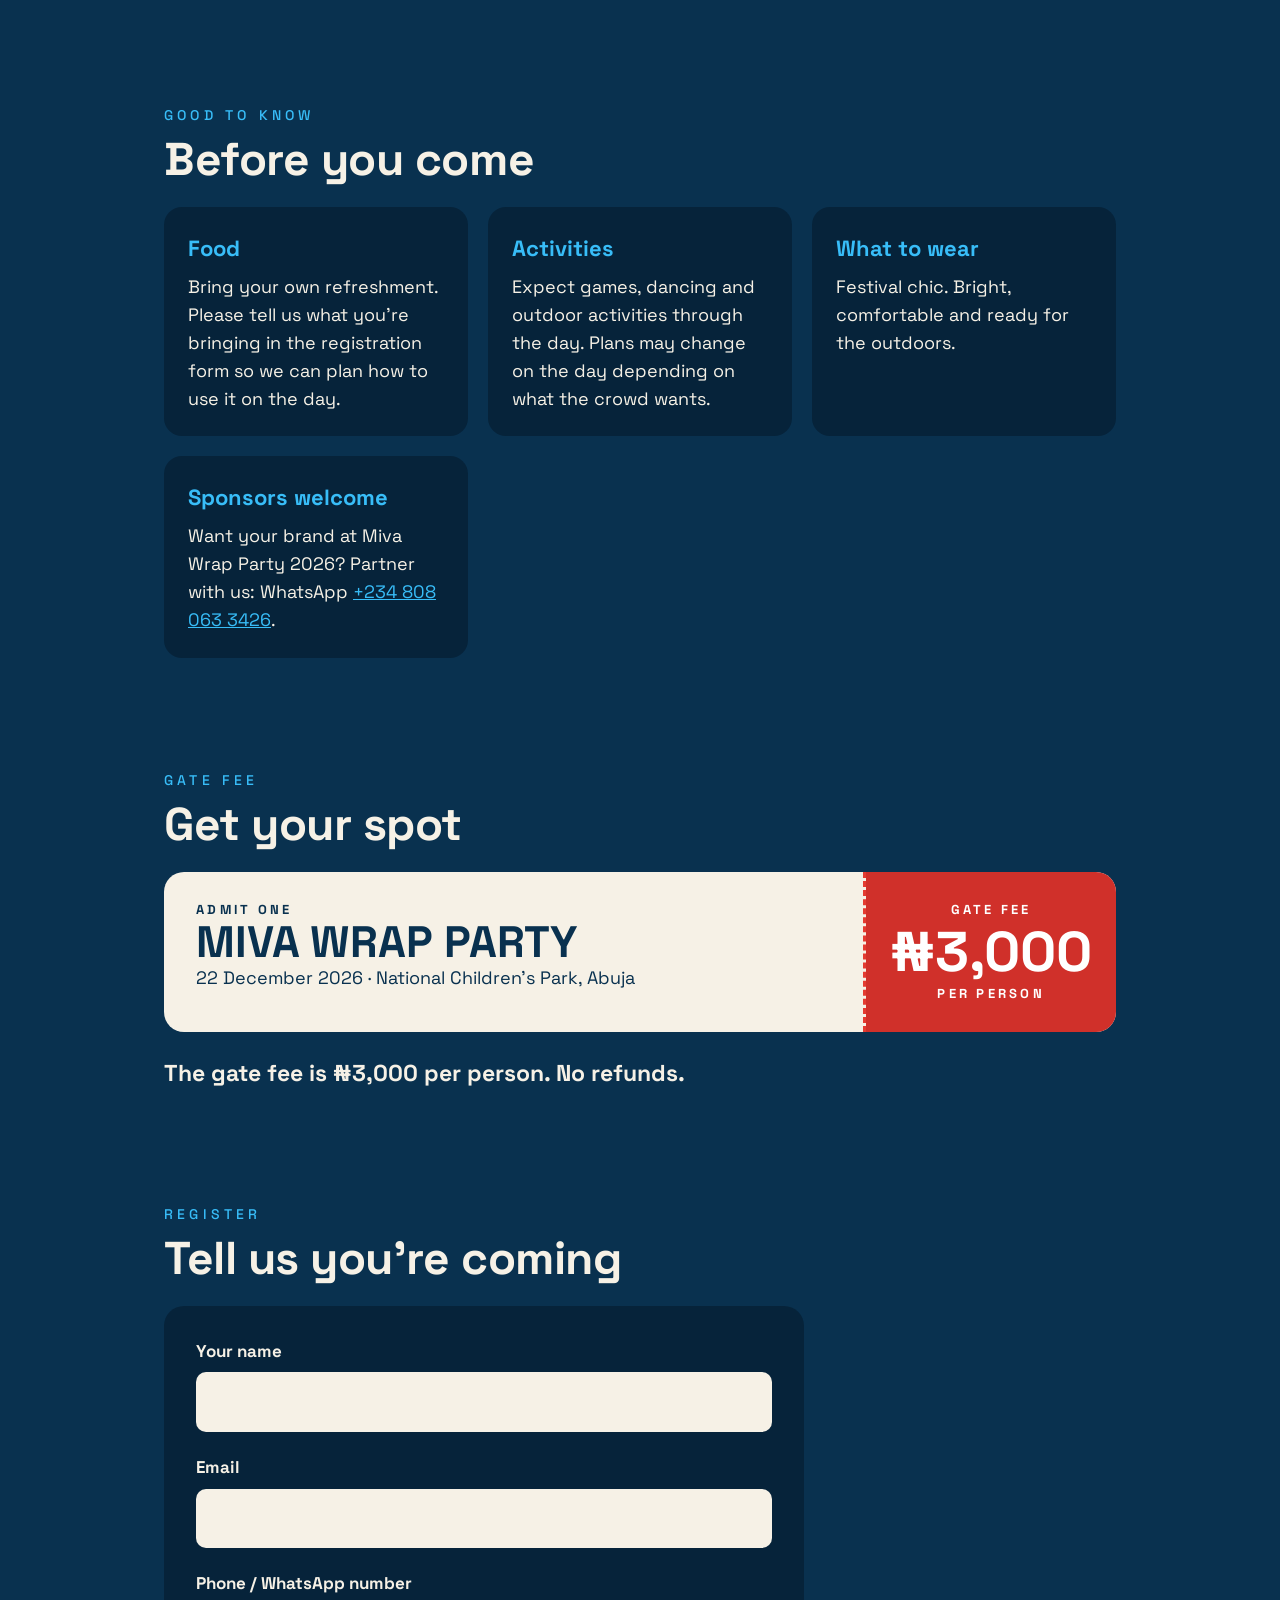
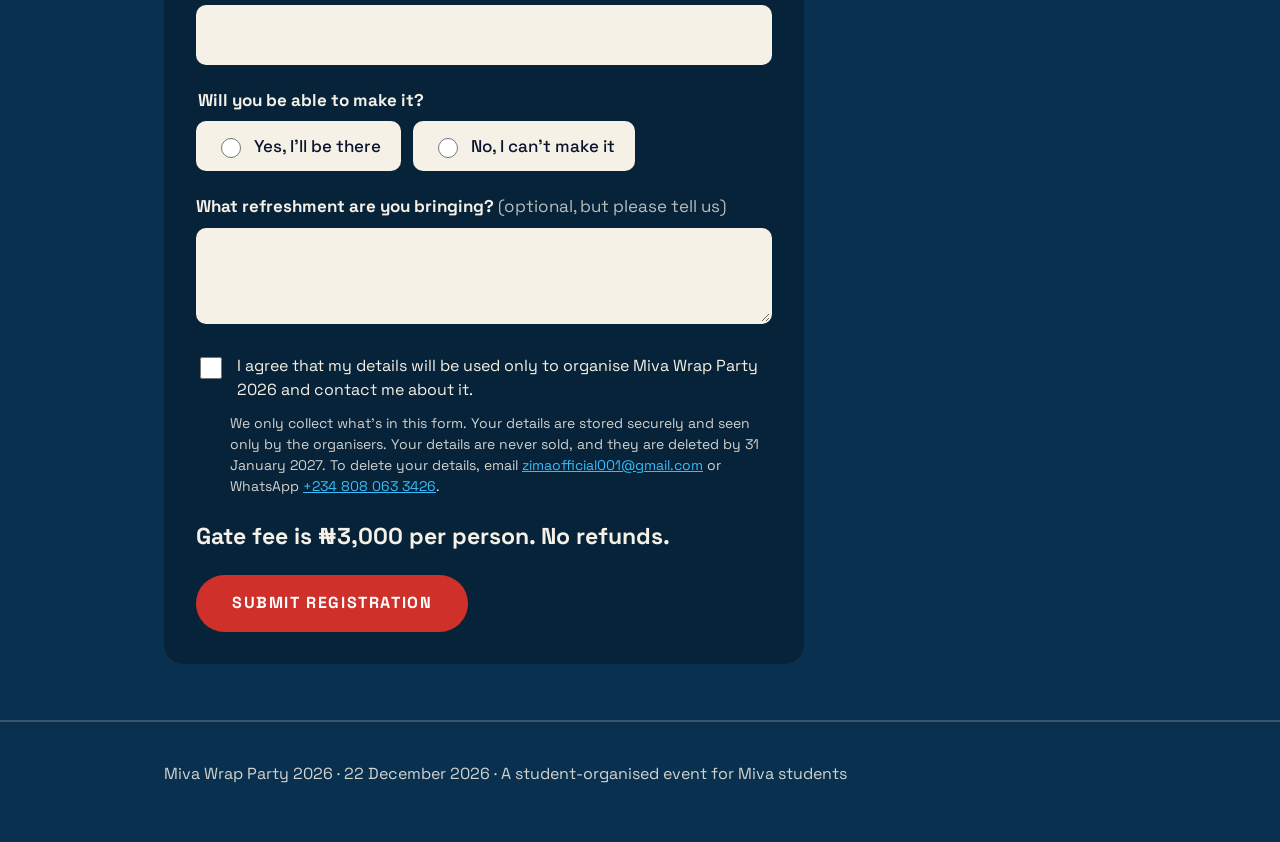
==== commit 76542ec1: "Shorten the privacy note under the consent box Removed the FormSubmit sentence and "see or" (owner's" ====
--- a/site/index.html
+++ b/site/index.html
@@ -23,7 +23,7 @@
 <div class="ring r3" aria-hidden="true"></div>
 <div class="wrap">
 <p class="eyebrow">You're invited</p>
-<h1>Miva <span>Wrap Party</span></h1>
+<h1><span class="t-miva">Miva</span> <span class="t-wp"><span class="t-wrap">Wrap</span> <span class="t-party">Party</span></span></h1>
 <p class="sub">2026</p>
 <p class="tag">We study online. This time, we meet in real life. Good vibes, great people, unforgettable moments.</p>
 <p class="organised">A student-organised event for Miva students.</p>
@@ -127,7 +127,7 @@
 <input id="consent" name="consent" type="checkbox" aria-describedby="consent-note consent-err">
 <label for="consent">I agree that my details will be used only to organise Miva Wrap Party 2026 and contact me about it.</label>
 </div>
-<p class="privacy" id="consent-note">We only collect what's in this form. Your details are stored securely and seen only by the organisers. A copy is emailed to the organisers through the FormSubmit email service. Your details are never sold, and they are deleted by 31 January 2027. To see or delete your details, email <a href="mailto:zimaofficial001@gmail.com">zimaofficial001@gmail.com</a> or WhatsApp <a href="https://wa.me/2348080633426" rel="noopener noreferrer" target="_blank">+234 808 063 3426</a>.</p>
+<p class="privacy" id="consent-note">We only collect what's in this form. Your details are stored securely and seen only by the organisers. Your details are never sold, and they are deleted by 31 January 2027. To delete your details, email <a href="mailto:zimaofficial001@gmail.com">zimaofficial001@gmail.com</a> or WhatsApp <a href="https://wa.me/2348080633426" rel="noopener noreferrer" target="_blank">+234 808 063 3426</a>.</p>
 <p class="err err-consent" id="consent-err"></p>
 <p class="price-note">Gate fee is &#8358;3,000 per person. No refunds.</p>
 <button type="submit" id="send">Submit registration</button>
--- a/site/styles.css
+++ b/site/styles.css
@@ -19,7 +19,9 @@
 .r3{width:110px;height:110px;right:-25px;top:-55px;background:var(--accent)}
 .hero .wrap{position:relative}
 h1{margin:14px 0 0;font-size:clamp(64px,13vw,130px);line-height:.86;letter-spacing:-.04em;text-transform:uppercase}
-h1 span{color:var(--accent);display:block}
+.t-miva,.t-wp{display:block}
+.t-wp{color:var(--accent)}
+.t-wrap,.t-party{display:inline-block}
 .sub{font-size:clamp(22px,4.4vw,40px);font-weight:500;letter-spacing:.02em;text-transform:uppercase;margin:18px 0 0}
 .organised{font-size:15px;margin:14px 0 0;color:rgba(246,241,230,.85)}
 .tag{font-size:clamp(17px,2.6vw,24px);margin:10px 0 0;color:rgba(246,241,230,.88);max-width:620px}
@@ -106,12 +108,30 @@
   @keyframes wiggle{0%,100%{transform:rotate(0)}25%{transform:rotate(-1.2deg)}75%{transform:rotate(1.2deg)}}
   @keyframes pop{0%{opacity:0;transform:scale(.92)}60%{opacity:1;transform:scale(1.03)}100%{transform:scale(1)}}
 
-  /* hero: text rises in one line after another, rings breathe */
-  .hero .eyebrow,.hero h1,.hero .sub,.hero .tag,.hero .cta{animation:rise .8s cubic-bezier(.2,.7,.2,1) both}
-  .hero h1{animation-delay:.1s}
-  .hero .sub{animation-delay:.25s}
-  .hero .tag{animation-delay:.35s}
-  .hero .cta{animation-delay:.5s}
+  /* hero title: MIVA appears, WRAP slides down out from under it, PARTY
+     slides out sideways from behind WRAP, then 2026 pops in. Each word moves
+     through a fixed "slit" (clip-path moves with the transform), so it looks
+     like it comes out of the word before it. */
+  /* The slit edge stays put while the word moves (top inset 100% -> -6%,
+     left inset 100% -> 0%), so a word never shows over the one it comes from. */
+  @keyframes wrap-out{
+    0%{transform:translateY(-100%);clip-path:inset(100% -10% -20% -10%)}
+    75%{transform:translateY(0);clip-path:inset(-6% -10% -20% -10%)}
+    88%{transform:translateY(5%);clip-path:inset(-6% -10% -20% -10%)}
+    100%{transform:none;clip-path:inset(-20% -10% -20% -10%)}}
+  @keyframes party-out{
+    0%{transform:translateX(-100%);clip-path:inset(-20% 0 -20% 100%)}
+    75%{transform:translateX(0);clip-path:inset(-20% -10% -20% 0)}
+    88%{transform:translateX(2%);clip-path:inset(-20% -10% -20% 0)}
+    100%{transform:none;clip-path:inset(-20% -10% -20% -10%)}}
+  @keyframes year-pop{0%{opacity:0;transform:scale(.6)}70%{opacity:1;transform:scale(1.12)}100%{transform:none}}
+  .hero .eyebrow,.hero .t-miva,.hero .tag,.hero .organised,.hero .cta{animation:rise .8s cubic-bezier(.2,.7,.2,1) both}
+  .hero .t-miva{animation-delay:.1s}
+  .hero .t-wrap{animation:wrap-out .7s cubic-bezier(.2,.7,.2,1) .45s both}
+  .hero .t-party{animation:party-out .7s cubic-bezier(.2,.7,.2,1) .85s both}
+  .hero .sub{display:inline-block;transform-origin:left center;animation:year-pop .5s cubic-bezier(.2,.7,.2,1) 1.25s both}
+  .hero .tag,.hero .organised{animation-delay:.6s}
+  .hero .cta{animation-delay:.7s}
   .r1{animation:pulse 6s ease-in-out infinite}
   .r2{animation:pulse 6s ease-in-out infinite .4s}
   .r3{animation:pulse 6s ease-in-out infinite .8s}
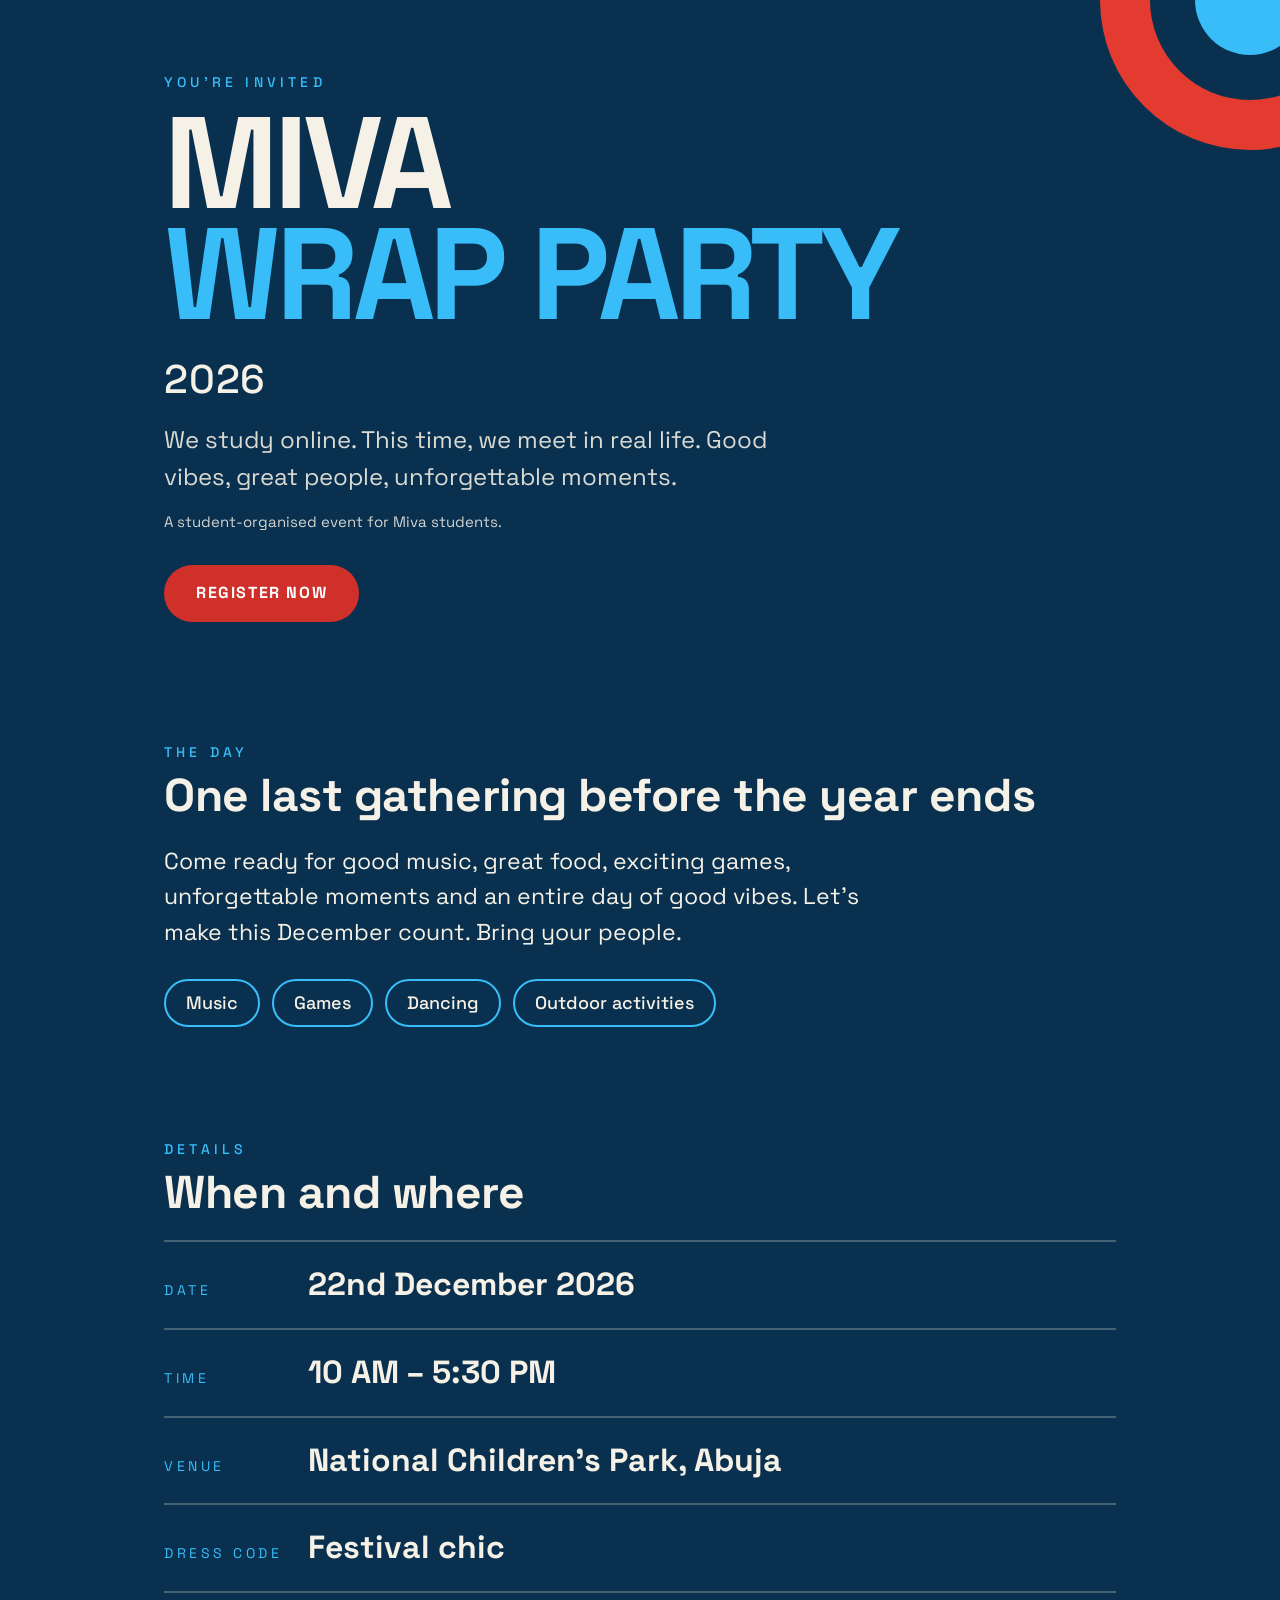
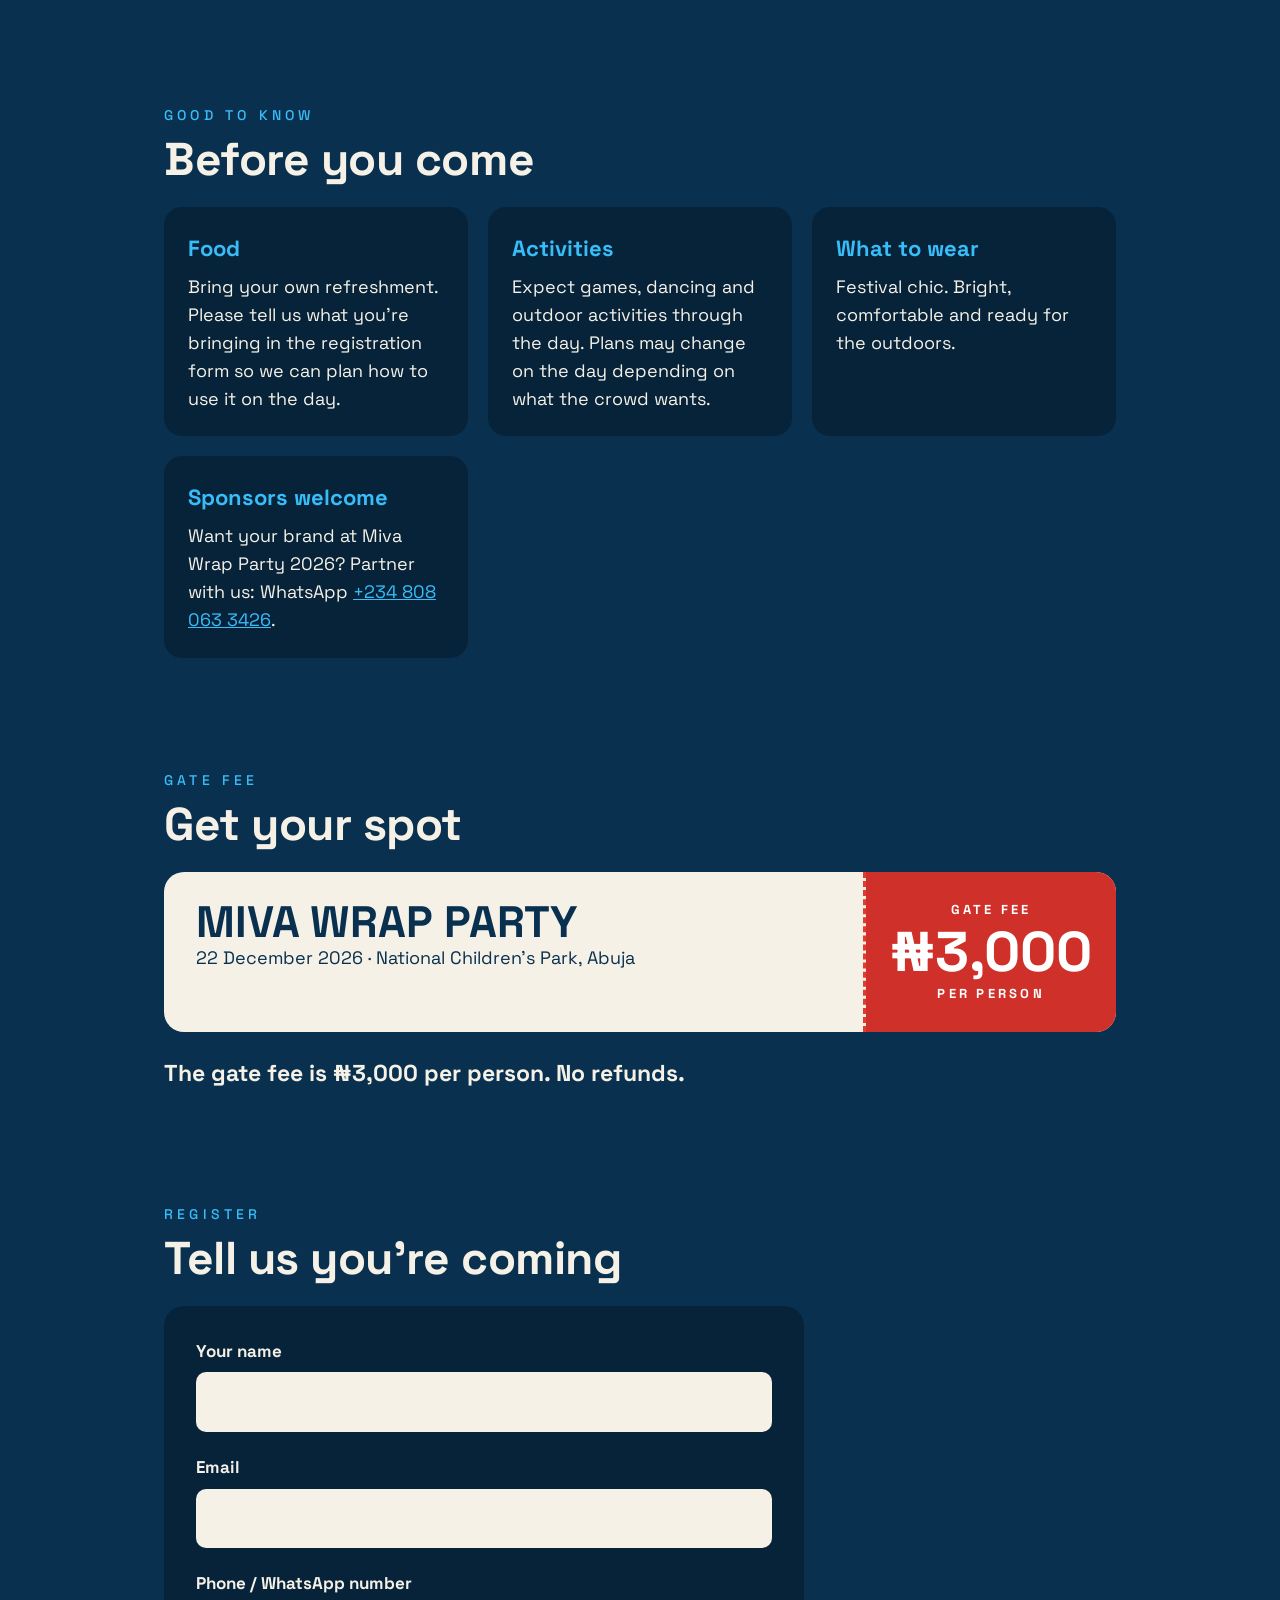
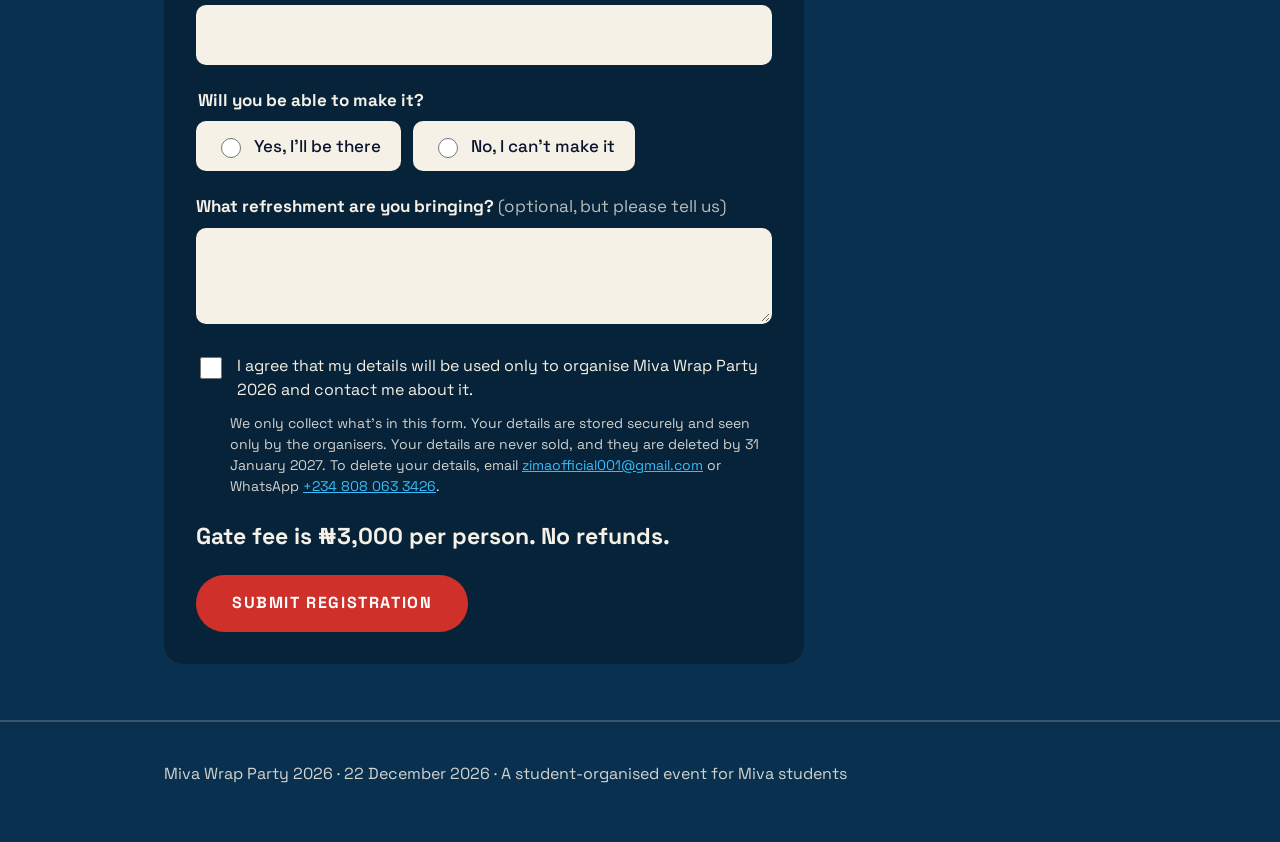
==== commit 3f378b55: "Remove "Admit one" from the gate-fee card Co-Authored-By: Claude Opus 5.5 <noreply@anthropic.com> Cl" ====
--- a/site/index.html
+++ b/site/index.html
@@ -75,7 +75,6 @@
 <h2 id="ticket">Get your spot</h2>
 <div class="ticket">
 <div class="main">
-<p class="k">Admit one</p>
 <p class="big">Miva Wrap Party</p>
 <p>22 December 2026 &middot; National Children's Park, Abuja</p>
 </div>
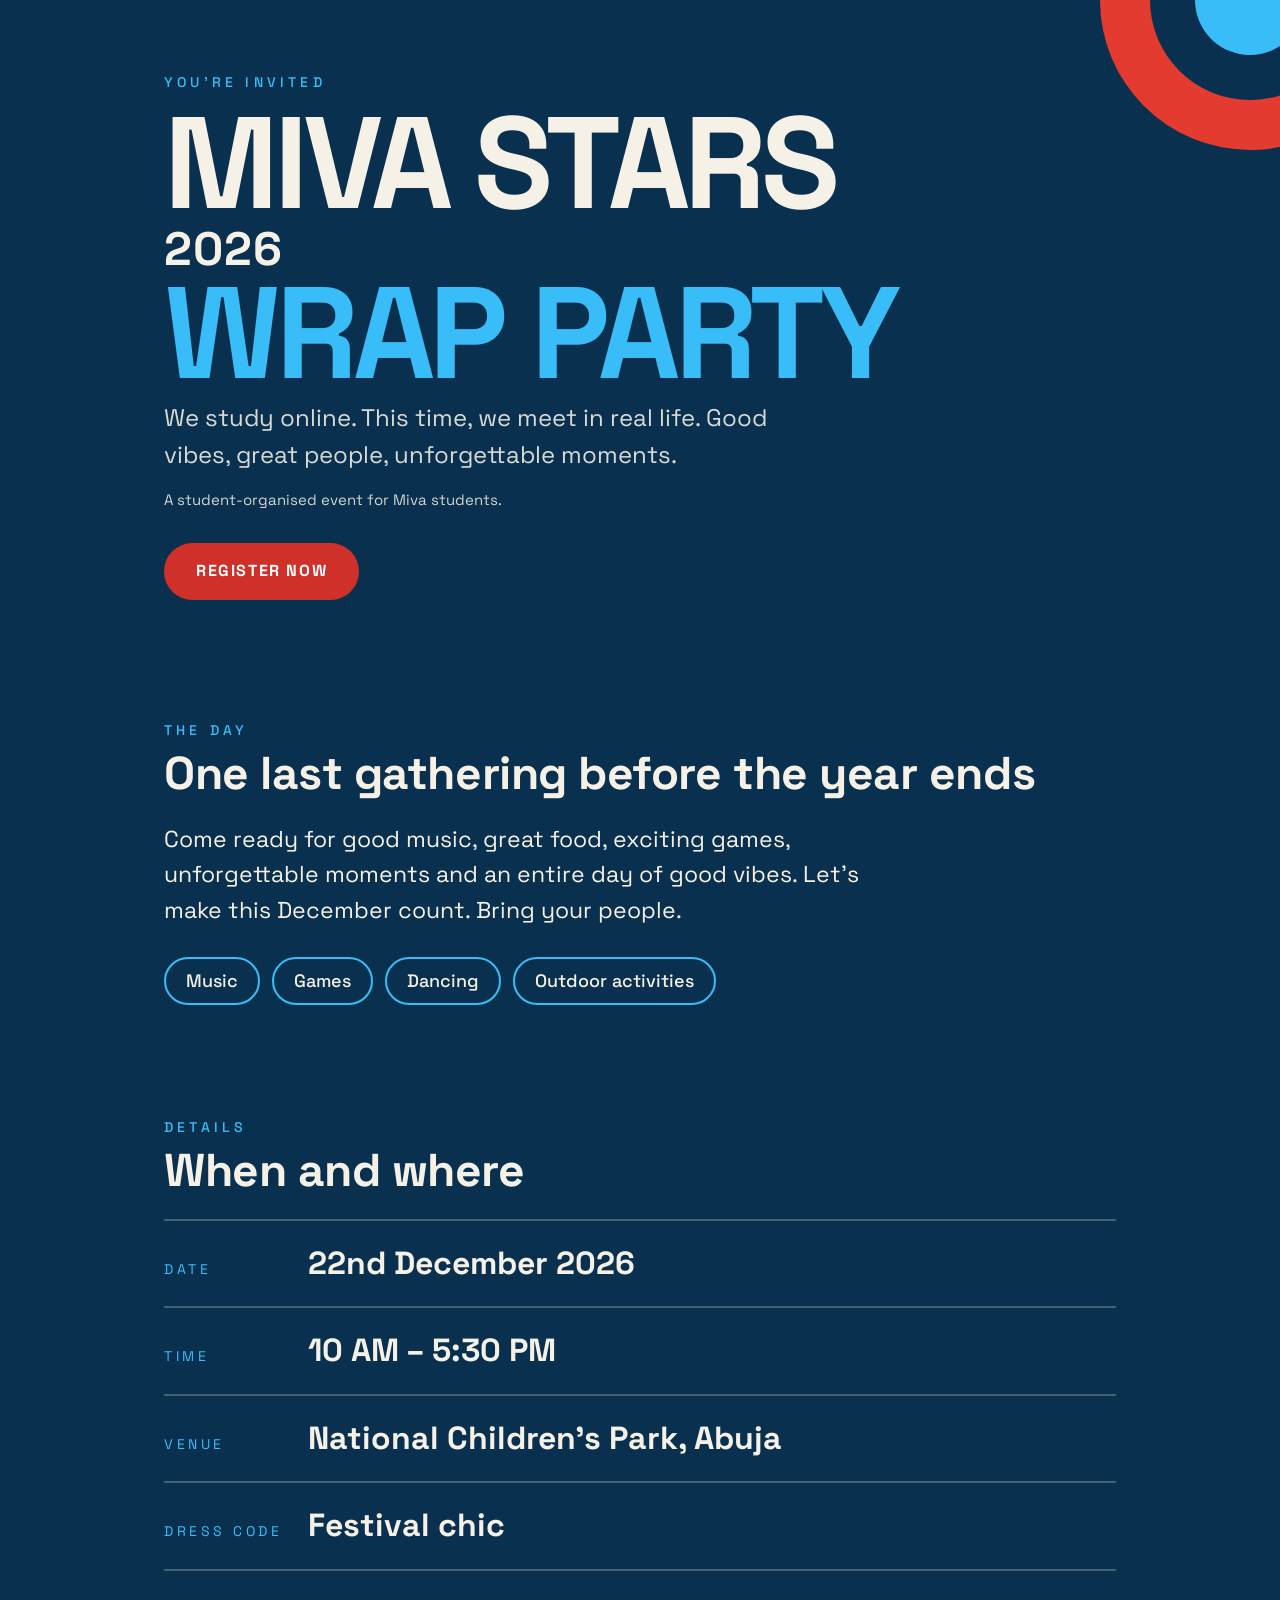
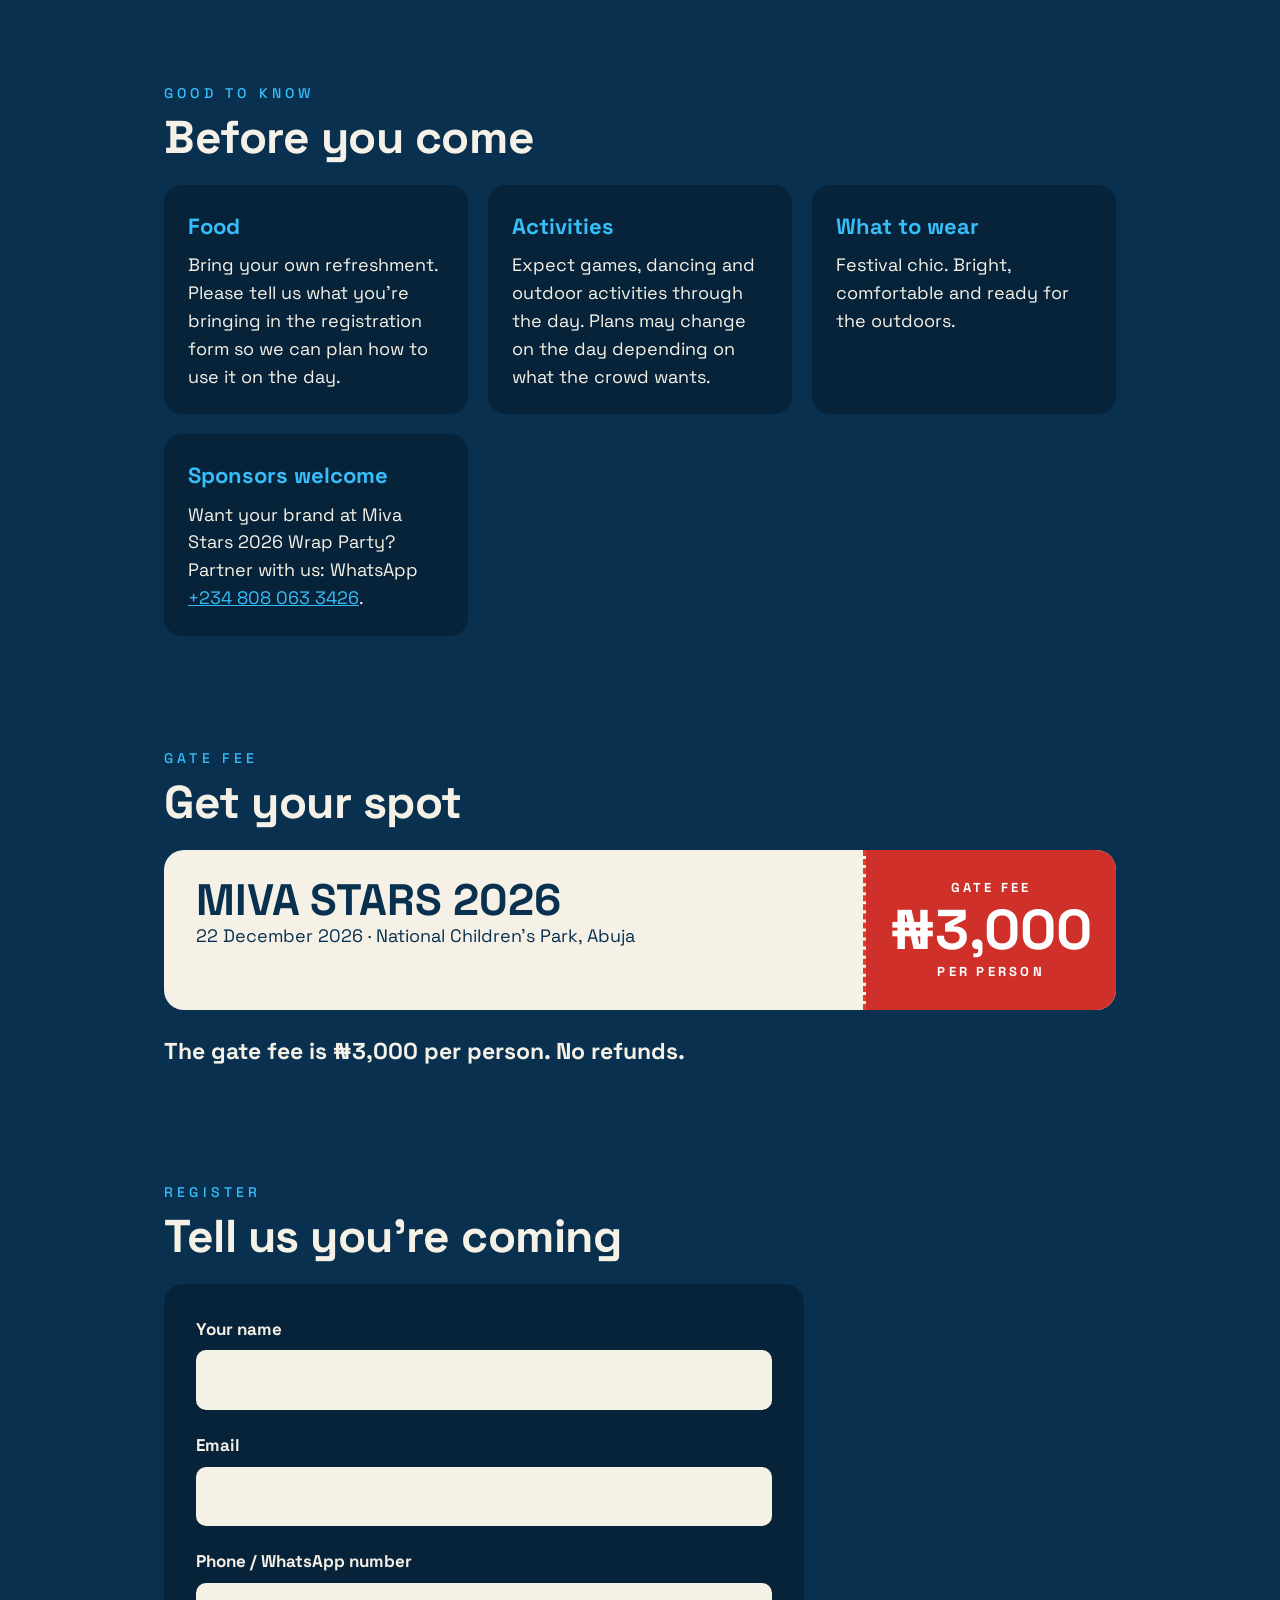
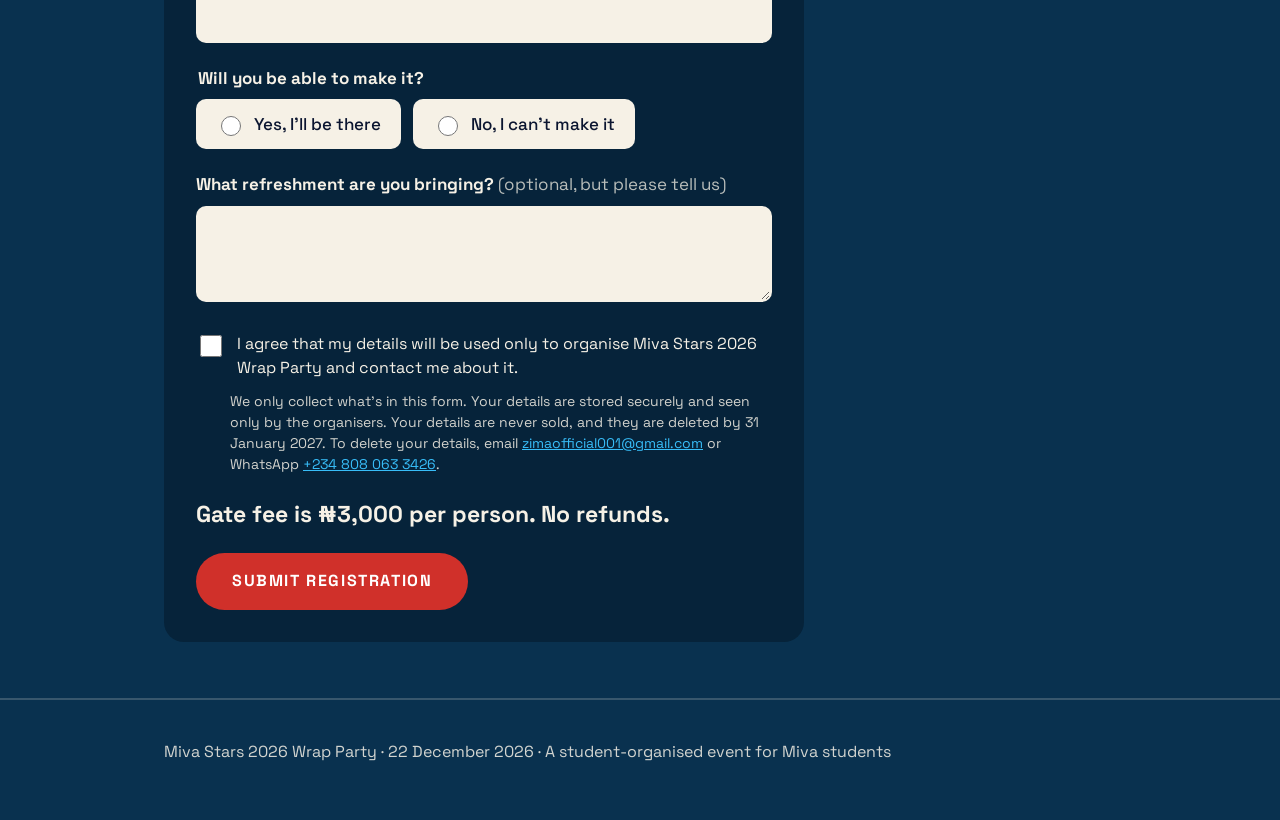
==== commit 54f5e6a9: "Rename the event to Miva Stars 2026 Wrap Party - Site: title, meta, hero (MIVA STARS / 2026 / WRAP P" ====
--- a/site/index.html
+++ b/site/index.html
@@ -3,9 +3,9 @@
 <head>
 <meta charset="utf-8">
 <meta name="viewport" content="width=device-width, initial-scale=1">
-<title>Miva Wrap Party 2026</title>
+<title>Miva Stars 2026 Wrap Party</title>
 <meta name="theme-color" content="#09314F">
-<meta name="description" content="Miva Wrap Party 2026, 22 December 2026 at National Children's Park, Abuja. A student-organised event for Miva students.">
+<meta name="description" content="Miva Stars 2026 Wrap Party, 22 December 2026 at National Children's Park, Abuja. A student-organised event for Miva students.">
 <link rel="preconnect" href="https://fonts.googleapis.com">
 <link rel="preconnect" href="https://fonts.gstatic.com" crossorigin>
 <link href="https://fonts.googleapis.com/css2?family=Space+Grotesk:wght@400;500;700&display=swap" rel="stylesheet">
@@ -23,8 +23,7 @@
 <div class="ring r3" aria-hidden="true"></div>
 <div class="wrap">
 <p class="eyebrow">You're invited</p>
-<h1><span class="t-miva">Miva</span> <span class="t-wp"><span class="t-wrap">Wrap</span> <span class="t-party">Party</span></span></h1>
-<p class="sub">2026</p>
+<h1><span class="t-miva">Miva Stars</span> <span class="t-year">2026</span> <span class="t-wp"><span class="t-wrap">Wrap</span> <span class="t-party">Party</span></span></h1>
 <p class="tag">We study online. This time, we meet in real life. Good vibes, great people, unforgettable moments.</p>
 <p class="organised">A student-organised event for Miva students.</p>
 <a class="cta" href="#register">Register now</a>
@@ -64,7 +63,7 @@
 <div class="card"><h3>Food</h3><p>Bring your own refreshment. Please tell us what you're bringing in the registration form so we can plan how to use it on the day.</p></div>
 <div class="card"><h3>Activities</h3><p>Expect games, dancing and outdoor activities through the day. Plans may change on the day depending on what the crowd wants.</p></div>
 <div class="card"><h3>What to wear</h3><p>Festival chic. Bright, comfortable and ready for the outdoors.</p></div>
-<div class="card"><h3>Sponsors welcome</h3><p>Want your brand at Miva Wrap Party 2026? Partner with us: WhatsApp <a href="https://wa.me/2348080633426" rel="noopener noreferrer" target="_blank">+234 808 063 3426</a>.</p></div>
+<div class="card"><h3>Sponsors welcome</h3><p>Want your brand at Miva Stars 2026 Wrap Party? Partner with us: WhatsApp <a href="https://wa.me/2348080633426" rel="noopener noreferrer" target="_blank">+234 808 063 3426</a>.</p></div>
 </div>
 </div>
 </section>
@@ -75,7 +74,7 @@
 <h2 id="ticket">Get your spot</h2>
 <div class="ticket">
 <div class="main">
-<p class="big">Miva Wrap Party</p>
+<p class="big">Miva Stars 2026</p>
 <p>22 December 2026 &middot; National Children's Park, Abuja</p>
 </div>
 <div class="stub">
@@ -124,7 +123,7 @@
 <div class="hp" aria-hidden="true"><label for="site">Leave this empty</label><input id="site" name="site" type="text" tabindex="-1" autocomplete="off"></div>
 <div class="consent">
 <input id="consent" name="consent" type="checkbox" aria-describedby="consent-note consent-err">
-<label for="consent">I agree that my details will be used only to organise Miva Wrap Party 2026 and contact me about it.</label>
+<label for="consent">I agree that my details will be used only to organise Miva Stars 2026 Wrap Party and contact me about it.</label>
 </div>
 <p class="privacy" id="consent-note">We only collect what's in this form. Your details are stored securely and seen only by the organisers. Your details are never sold, and they are deleted by 31 January 2027. To delete your details, email <a href="mailto:zimaofficial001@gmail.com">zimaofficial001@gmail.com</a> or WhatsApp <a href="https://wa.me/2348080633426" rel="noopener noreferrer" target="_blank">+234 808 063 3426</a>.</p>
 <p class="err err-consent" id="consent-err"></p>
@@ -138,7 +137,7 @@
 
 <footer>
 <div class="wrap">
-<p class="footer-line">Miva Wrap Party 2026 &middot; 22 December 2026 &middot; A student-organised event for Miva students</p>
+<p class="footer-line">Miva Stars 2026 Wrap Party &middot; 22 December 2026 &middot; A student-organised event for Miva students</p>
 </div>
 </footer>
 </body>
--- a/site/styles.css
+++ b/site/styles.css
@@ -19,7 +19,8 @@
 .r3{width:110px;height:110px;right:-25px;top:-55px;background:var(--accent)}
 .hero .wrap{position:relative}
 h1{margin:14px 0 0;font-size:clamp(64px,13vw,130px);line-height:.86;letter-spacing:-.04em;text-transform:uppercase}
-.t-miva,.t-wp{display:block}
+.t-miva,.t-year,.t-wp{display:block}
+.t-year{font-size:.36em;letter-spacing:.02em;line-height:1;margin:.14em 0 .1em}
 .t-wp{color:var(--accent)}
 .t-wrap,.t-party{display:inline-block}
 .sub{font-size:clamp(22px,4.4vw,40px);font-weight:500;letter-spacing:.02em;text-transform:uppercase;margin:18px 0 0}
@@ -92,6 +93,14 @@
 .hp{position:absolute;left:-9999px}
 
 /* ticket shown after a successful "yes" registration */
+.pay-box{margin-top:16px;padding:16px;border:2px solid var(--bg);border-radius:12px;background:#fff}
+.pay-title{margin:0 0 8px;font-size:20px;font-weight:700}
+.pay-box dl{margin:0}
+.pay-box dl div{display:flex;flex-wrap:wrap;gap:4px 12px;align-items:center;padding:6px 0;border-bottom:1px solid #e3ddd0}
+.pay-box dt{flex:0 0 132px;font-size:14px;color:#4a4538}
+.pay-box dd{margin:0;display:flex;gap:10px;align-items:center;font-weight:700;font-size:18px;overflow-wrap:anywhere}
+.copy-btn{font:inherit;font-size:14px;font-weight:700;background:var(--bg);color:#fff;border:0;border-radius:999px;padding:8px 14px;min-height:44px;min-width:44px;cursor:pointer}
+.pay-note{margin:10px 0 0;font-size:15px}
 .ticket-out{margin-top:16px;display:flex;flex-direction:column;align-items:flex-start;gap:12px}
 .ticket-out canvas{width:100%;max-width:300px;height:auto;border-radius:12px;border:2px solid var(--ink);background:#fff}
 .ticket-code{font-size:28px;font-weight:700;letter-spacing:.08em;margin:0}
@@ -108,8 +117,8 @@
   @keyframes wiggle{0%,100%{transform:rotate(0)}25%{transform:rotate(-1.2deg)}75%{transform:rotate(1.2deg)}}
   @keyframes pop{0%{opacity:0;transform:scale(.92)}60%{opacity:1;transform:scale(1.03)}100%{transform:scale(1)}}
 
-  /* hero title: MIVA appears, WRAP slides down out from under it, PARTY
-     slides out sideways from behind WRAP, then 2026 pops in. Each word moves
+  /* hero title: MIVA STARS appears, 2026 pops in, WRAP slides down out from
+     under it, then PARTY slides out sideways from behind WRAP. Each word moves
      through a fixed "slit" (clip-path moves with the transform), so it looks
      like it comes out of the word before it. */
   /* The slit edge stays put while the word moves (top inset 100% -> -6%,
@@ -127,9 +136,9 @@
   @keyframes year-pop{0%{opacity:0;transform:scale(.6)}70%{opacity:1;transform:scale(1.12)}100%{transform:none}}
   .hero .eyebrow,.hero .t-miva,.hero .tag,.hero .organised,.hero .cta{animation:rise .8s cubic-bezier(.2,.7,.2,1) both}
   .hero .t-miva{animation-delay:.1s}
-  .hero .t-wrap{animation:wrap-out .7s cubic-bezier(.2,.7,.2,1) .45s both}
-  .hero .t-party{animation:party-out .7s cubic-bezier(.2,.7,.2,1) .85s both}
-  .hero .sub{display:inline-block;transform-origin:left center;animation:year-pop .5s cubic-bezier(.2,.7,.2,1) 1.25s both}
+  .hero .t-wrap{animation:wrap-out .7s cubic-bezier(.2,.7,.2,1) .8s both}
+  .hero .t-party{animation:party-out .7s cubic-bezier(.2,.7,.2,1) 1.2s both}
+  .hero .t-year{transform-origin:left center;animation:year-pop .5s cubic-bezier(.2,.7,.2,1) .45s both}
   .hero .tag,.hero .organised{animation-delay:.6s}
   .hero .cta{animation-delay:.7s}
   .r1{animation:pulse 6s ease-in-out infinite}
